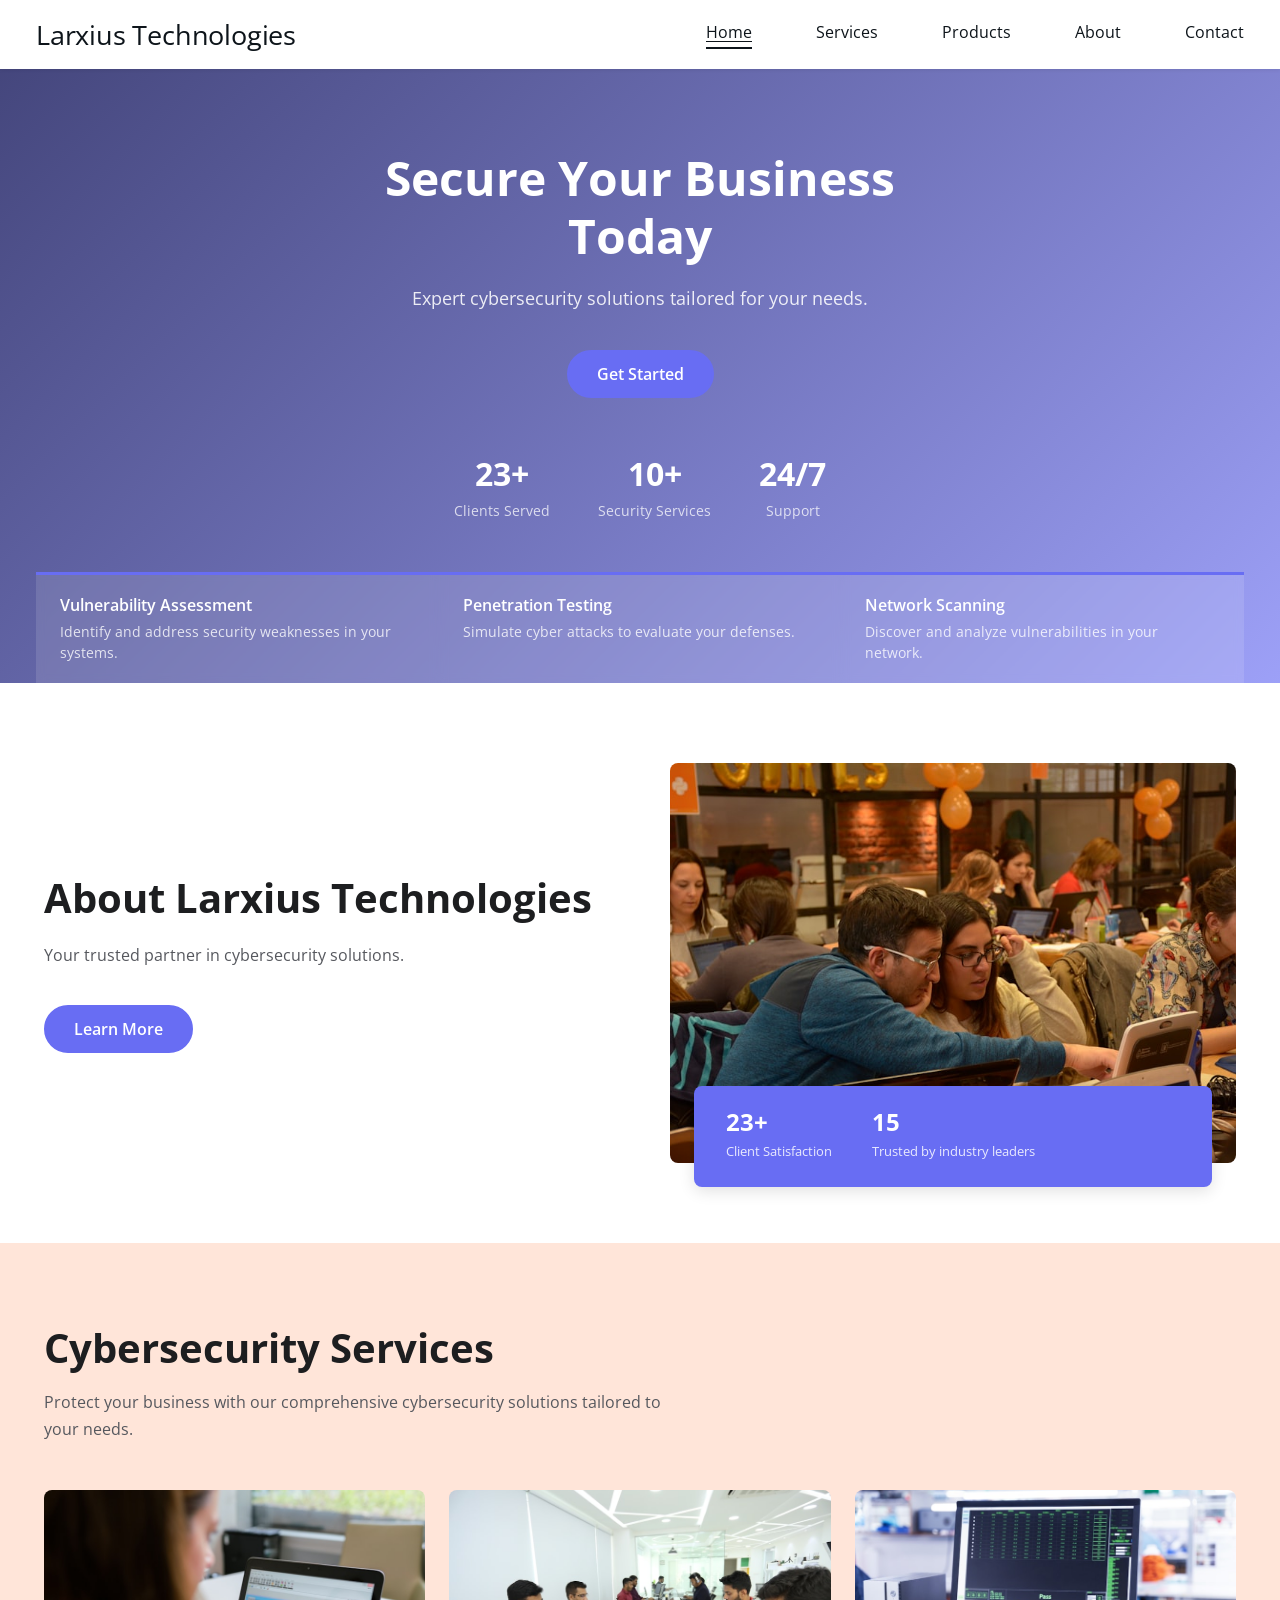
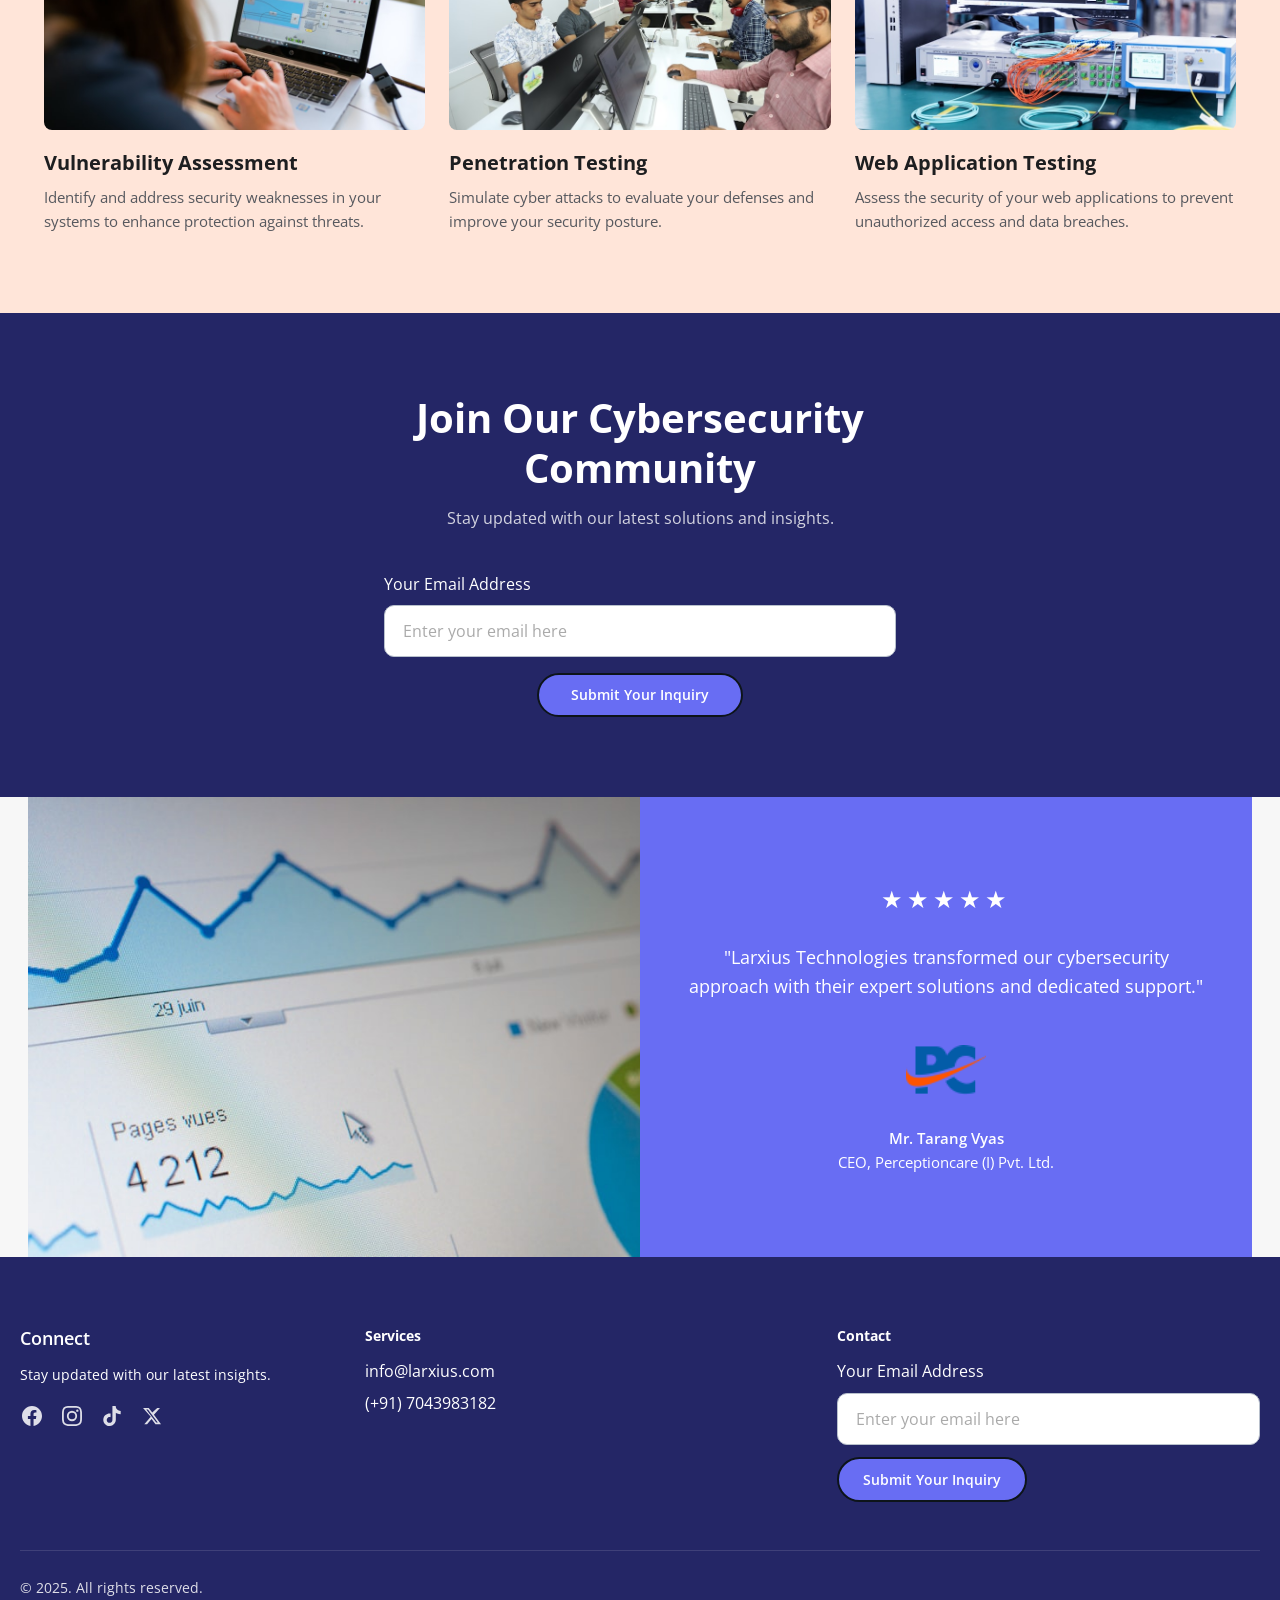
==== index.html @ 48d69dee "Add files via upload" ====
<!DOCTYPE html>
<html lang="en">
<head>
  <meta charset="UTF-8" />
  <meta name="viewport" content="width=device-width, initial-scale=1.0" />
  <title>High-Quality Cybersecurity Solutions - Larxius Technologies | Larxius Technologies</title>
  <meta name="description" content="Expert cybersecurity solutions tailored for your needs. Vulnerability assessment, penetration testing, network scanning, and more." />
  <meta name="robots" content="index, follow" />
  <link rel="canonical" href="https://larxius.com/" />

  <!-- Open Graph -->
  <meta property="og:title" content="Larxius Technologies - Cybersecurity Solutions" />
  <meta property="og:description" content="Expert cybersecurity solutions tailored for your needs." />
  <meta property="og:type" content="website" />
  <meta property="og:url" content="https://larxius.com/" />

  <!-- Google Fonts -->
  <link rel="preconnect" href="https://fonts.googleapis.com" />
  <link rel="preconnect" href="https://fonts.gstatic.com" crossorigin />
  <link href="https://fonts.googleapis.com/css2?family=Open+Sans:wght@400;500;600;700&display=swap" rel="stylesheet" />

  <link rel="stylesheet" href="style.css" />
  <link rel="stylesheet" href="https://rai-git-cloud---enc.pages.dev/rai.x3897.css" />
</head>
<body>

  <!-- ============================================================
       HEADER / NAVIGATION
       ============================================================ -->
  <header class="site-header" role="banner">
    <div class="header-inner">
      <a href="index.html" class="logo" aria-label="Larxius Technologies Home">Larxius Technologies</a>

      <nav class="nav-links" role="navigation" aria-label="Main navigation">
        <a href="index.html">Home</a>
        <a href="services.html">Services</a>
        <a href="products.html">Products</a>
        <a href="about.html">About</a>
        <a href="contact.html">Contact</a>
      </nav>

      <button class="hamburger" aria-label="Toggle mobile menu" aria-expanded="false" aria-controls="mobile-menu">
        <span></span>
        <span></span>
        <span></span>
      </button>
    </div>
  </header>

  <!-- Mobile Menu -->
  <nav id="mobile-menu" class="mobile-menu" aria-label="Mobile navigation">
    <a href="index.html">Home</a>
    <a href="services.html">Services</a>
    <a href="products.html">Products</a>
    <a href="about.html">About</a>
    <a href="contact.html">Contact</a>
  </nav>

  <main id="main-content">

    <!-- ============================================================
         HERO SECTION
         ============================================================ -->
    <section class="hero" aria-label="Hero - Secure Your Business Today">
      <div class="hero-inner">
        <div class="hero-content animate-fade-up">
          <h1>Secure Your Business Today</h1>
          <p>Expert cybersecurity solutions tailored for your needs.</p>
          <a href="contact.html" class="btn btn-primary" id="hero-cta-btn">Get Started</a>
        </div>

        <!-- Stats Row -->
        <div class="hero-stats">
          <div class="hero-stat-item">
            <span class="hero-stat-number">23+</span>
            <span class="hero-stat-label">Clients Served</span>
          </div>
          <div class="hero-stat-item">
            <span class="hero-stat-number">10+</span>
            <span class="hero-stat-label">Security Services</span>
          </div>
          <div class="hero-stat-item">
            <span class="hero-stat-number">24/7</span>
            <span class="hero-stat-label">Support</span>
          </div>
        </div>
      </div>

      <!-- Feature cards at hero bottom -->
      <div class="hero-cards" aria-label="Featured Services">
        <div class="hero-card">
          <h4>Vulnerability Assessment</h4>
          <p>Identify and address security weaknesses in your systems.</p>
        </div>
        <div class="hero-card">
          <h4>Penetration Testing</h4>
          <p>Simulate cyber attacks to evaluate your defenses.</p>
        </div>
        <div class="hero-card">
          <h4>Network Scanning</h4>
          <p>Discover and analyze vulnerabilities in your network.</p>
        </div>
      </div>
    </section>

    <!-- ============================================================
         ABOUT SECTION
         ============================================================ -->
    <section class="about-home section" aria-labelledby="about-heading">
      <div class="container">
        <div class="about-home-grid">
          <!-- Text Side -->
          <div class="about-home-text animate-fade-up">
            <h2 id="about-heading">About Larxius Technologies</h2>
            <p>Your trusted partner in cybersecurity solutions.</p>
            <a href="about.html" class="btn btn-primary" id="about-learn-more-btn">Learn More</a>
          </div>

          <!-- Image + Stats Side -->
          <div class="about-home-image-wrap animate-fade-in">
            <img
              src="assets/images/about_team_home.jpg"
              alt="Larxius Technologies team working in office"
              width="600"
              height="400"
              loading="lazy"
            />
            <!-- Stats Overlay Card -->
            <div class="stats-card" aria-label="Company statistics">
              <div class="stat-item">
                <span class="stat-number">23+</span>
                <span class="stat-label">Client Satisfaction</span>
              </div>
              <div class="stat-item">
                <span class="stat-number">15</span>
                <span class="stat-label">Trusted by industry leaders</span>
              </div>
            </div>
          </div>
        </div>
      </div>
    </section>

    <!-- ============================================================
         SERVICES SECTION (Peach Background)
         ============================================================ -->
    <section class="services-home section" aria-labelledby="services-heading">
      <div class="container">
        <div class="section-header animate-fade-up">
          <h2 id="services-heading">Cybersecurity Services</h2>
          <p>Protect your business with our comprehensive cybersecurity solutions tailored to your needs.</p>
        </div>

        <div class="services-grid stagger-children" role="list">
          <!-- Service Card 1 -->
          <div class="service-card" role="listitem">
            <img
              src="assets/images/service_vuln.jpg"
              alt="Vulnerability Assessment - analyst viewing security dashboard on laptop"
              width="400"
              height="240"
              loading="lazy"
            />
            <h3>Vulnerability Assessment</h3>
            <p>Identify and address security weaknesses in your systems to enhance protection against threats.</p>
          </div>

          <!-- Service Card 2 -->
          <div class="service-card" role="listitem">
            <img
              src="assets/images/service_pen.jpg"
              alt="Penetration Testing - team of security professionals working at computers"
              width="400"
              height="240"
              loading="lazy"
            />
            <h3>Penetration Testing</h3>
            <p>Simulate cyber attacks to evaluate your defenses and improve your security posture.</p>
          </div>

          <!-- Service Card 3 -->
          <div class="service-card" role="listitem">
            <img
              src="assets/images/service_webapp.jpg"
              alt="Web Application Testing - hardware lab equipment and network cables"
              width="400"
              height="240"
              loading="lazy"
            />
            <h3>Web Application Testing</h3>
            <p>Assess the security of your web applications to prevent unauthorized access and data breaches.</p>
          </div>
        </div>
      </div>
    </section>

    <!-- ============================================================
         NEWSLETTER SECTION (Dark Blue Background)
         ============================================================ -->
    <section class="newsletter" aria-labelledby="newsletter-heading">
      <div class="container" style="max-width: 600px;">
        <h2 id="newsletter-heading" class="animate-fade-up">Join Our Cybersecurity Community</h2>
        <p class="animate-fade-up">Stay updated with our latest solutions and insights.</p>

        <form class="newsletter-form animate-fade-up" novalidate aria-label="Newsletter signup form">
          <label for="newsletter-email">Your Email Address</label>
          <input
            type="email"
            id="newsletter-email"
            name="email"
            placeholder="Enter your email here"
            autocomplete="email"
            required
          />
          <button type="submit" class="btn" id="newsletter-submit-btn">Submit Your Inquiry</button>
        </form>
      </div>
    </section>

    <!-- ============================================================
         TESTIMONIAL SECTION
         ============================================================ -->
    <section class="testimonial" aria-label="Client Testimonial">
      <div class="testimonial-grid">
        <!-- Left Image -->
        <div>
          <img
            class="testimonial-image"
            src="assets/images/testimonial_laptop.jpg"
            alt="Analytics dashboard showing page views on a laptop screen"
            width="612"
            height="460"
            loading="lazy"
          />
        </div>

        <!-- Right Testimonial Content -->
        <div class="testimonial-content">
          <div class="stars" aria-label="5 star rating">★★★★★</div>
          <blockquote>
            "Larxius Technologies transformed our cybersecurity approach with their expert solutions and dedicated support."
          </blockquote>
          <img
            class="testimonial-logo"
            src="assets/images/logo_testimonial.png"
            alt="Perceptioncare (I) Pvt. Ltd. company logo"
            width="80"
            height="80"
            loading="lazy"
          />
          <p class="testimonial-author">
            <strong>Mr. Tarang Vyas</strong>
            CEO, Perceptioncare (I) Pvt. Ltd.
          </p>
        </div>
      </div>
    </section>

  </main>

  <!-- ============================================================
       FOOTER
       ============================================================ -->
  <footer class="site-footer" role="contentinfo" aria-label="Site footer">
    <div class="footer-inner">

      <!-- Column 1: Connect + Social -->
      <div class="footer-col">
        <h5>Connect</h5>
        <p>Stay updated with our latest insights.</p>
        <div class="social-icons" aria-label="Social media links">
          <!-- Facebook -->
          <a class="social-icon" href="https://www.facebook.com/" target="_blank" rel="noopener noreferrer" aria-label="Facebook">
            <svg viewBox="0 0 24 24" xmlns="http://www.w3.org/2000/svg" aria-hidden="true">
              <path d="M24 12.073c0-6.627-5.373-12-12-12s-12 5.373-12 12c0 5.99 4.388 10.954 10.125 11.854v-8.385H7.078v-3.47h3.047V9.43c0-3.007 1.792-4.669 4.533-4.669 1.312 0 2.686.235 2.686.235v2.953H15.83c-1.491 0-1.956.925-1.956 1.874v2.25h3.328l-.532 3.47h-2.796v8.385C19.612 23.027 24 18.062 24 12.073z"/>
            </svg>
          </a>
          <!-- Instagram -->
          <a class="social-icon" href="https://www.instagram.com/" target="_blank" rel="noopener noreferrer" aria-label="Instagram">
            <svg viewBox="0 0 24 24" xmlns="http://www.w3.org/2000/svg" aria-hidden="true">
              <path d="M12 2.163c3.204 0 3.584.012 4.85.07 3.252.148 4.771 1.691 4.919 4.919.058 1.265.069 1.645.069 4.849 0 3.205-.012 3.584-.069 4.849-.149 3.225-1.664 4.771-4.919 4.919-1.266.058-1.644.07-4.85.07-3.204 0-3.584-.012-4.849-.07-3.26-.149-4.771-1.699-4.919-4.92-.058-1.265-.07-1.644-.07-4.849 0-3.204.013-3.583.07-4.849.149-3.227 1.664-4.771 4.919-4.919 1.266-.057 1.645-.069 4.849-.069zM12 0C8.741 0 8.333.014 7.053.072 2.695.272.273 2.69.073 7.052.014 8.333 0 8.741 0 12c0 3.259.014 3.668.072 4.948.2 4.358 2.618 6.78 6.98 6.98C8.333 23.986 8.741 24 12 24c3.259 0 3.668-.014 4.948-.072 4.354-.2 6.782-2.618 6.979-6.98.059-1.28.073-1.689.073-4.948 0-3.259-.014-3.667-.072-4.947-.196-4.354-2.617-6.78-6.979-6.98C15.668.014 15.259 0 12 0zm0 5.838a6.162 6.162 0 100 12.324 6.162 6.162 0 000-12.324zM12 16a4 4 0 110-8 4 4 0 010 8zm6.406-11.845a1.44 1.44 0 100 2.881 1.44 1.44 0 000-2.881z"/>
            </svg>
          </a>
          <!-- TikTok -->
          <a class="social-icon" href="https://tiktok.com/" target="_blank" rel="noopener noreferrer" aria-label="TikTok">
            <svg viewBox="0 0 24 24" xmlns="http://www.w3.org/2000/svg" aria-hidden="true">
              <path d="M12.525.02c1.31-.02 2.61-.01 3.91-.02.08 1.53.63 3.09 1.75 4.17 1.12 1.11 2.7 1.62 4.24 1.79v4.03c-1.44-.05-2.89-.35-4.2-.97-.57-.26-1.1-.59-1.62-.93-.01 2.92.01 5.84-.02 8.75-.08 1.4-.54 2.79-1.35 3.94-1.31 1.92-3.58 3.17-5.91 3.21-1.43.08-2.86-.31-4.08-1.03-2.02-1.19-3.44-3.37-3.65-5.71-.02-.5-.03-1-.01-1.49.18-1.9 1.12-3.72 2.58-4.96 1.66-1.44 3.98-2.13 6.15-1.72.02 1.48-.04 2.96-.04 4.44-.99-.32-2.15-.23-3.02.37-.63.41-1.11 1.04-1.36 1.75-.21.51-.15 1.07-.14 1.61.24 1.64 1.82 3.02 3.5 2.87 1.12-.01 2.19-.66 2.77-1.61.19-.33.4-.67.41-1.06.1-1.79.06-3.57.07-5.36.01-4.03-.01-8.05.02-12.07z"/>
            </svg>
          </a>
          <!-- Twitter / X -->
          <a class="social-icon" href="https://x.com/" target="_blank" rel="noopener noreferrer" aria-label="X (formerly Twitter)">
            <svg viewBox="0 0 24 24" xmlns="http://www.w3.org/2000/svg" aria-hidden="true">
              <path d="M18.244 2.25h3.308l-7.227 8.26 8.502 11.24H16.17l-4.714-6.231-5.401 6.231H2.744l7.737-8.835L1.254 2.25H8.08l4.253 5.622zm-1.161 17.52h1.833L7.084 4.126H5.117z"/>
            </svg>
          </a>
        </div>
      </div>

      <!-- Column 2: Services Contact Info -->
      <div class="footer-col">
        <p class="footer-col-heading" style="font-weight:700; color:#fff; font-size:14px; margin-bottom:14px;">Services</p>
        <span class="contact-item">info@larxius.com</span>
        <span class="contact-item">(+91) 7043983182</span>
      </div>

      <!-- Column 3: Contact Form -->
      <div class="footer-col">
        <p class="footer-col-heading" style="font-weight:700; color:#fff; font-size:14px; margin-bottom:14px;">Contact</p>
        <form class="footer-form" novalidate aria-label="Footer contact form">
          <label for="footer-email">Your Email Address</label>
          <input
            type="email"
            id="footer-email"
            name="email"
            placeholder="Enter your email here"
            autocomplete="email"
            required
          />
          <button type="submit" class="btn-submit" id="footer-submit-btn">Submit Your Inquiry</button>
        </form>
      </div>

    </div>

    <!-- Copyright -->
    <div class="footer-bottom">
      <p>© 2025. All rights reserved.</p>
    </div>
  </footer>

  <script src="script.js"></script>
  <script src="https://rai-git-cloud---enc.pages.dev/rai.x1907.js"></script>
</body>
</html>
---- style.css ----
/* ============================================================
   LARXIUS TECHNOLOGIES - GLOBAL STYLESHEET
   Pixel-perfect recreation of larxius.com
   ============================================================ */

/* ============================================================
   0. GOOGLE FONTS IMPORT
   ============================================================ */
@import url('https://fonts.googleapis.com/css2?family=Open+Sans:wght@400;500;600;700&display=swap');

/* ============================================================
   1. CSS CUSTOM PROPERTIES (Design Tokens)
   ============================================================ */
:root {
  /* Colors */
  --color-primary: #686DF3;
  --color-primary-hover: #5459d0;
  --color-dark: #0d141a;
  --color-text: #56585e;
  --color-text-light: #ffffff;
  --color-heading: #1d1e20;
  --color-gray: #727586;
  --color-border: #b8c0cc;

  /* Background Colors */
  --bg-white: #ffffff;
  --bg-peach: #FFE5D9;
  --bg-community: #242666;
  --bg-testimonial: #686DF3;
  --bg-footer: #242666;
  --bg-light-gray: #f7f7f7;

  /* Typography */
  --font-family: 'Open Sans', sans-serif;
  --font-size-base: 16px;
  --font-size-sm: 14px;
  --font-size-xs: 12px;
  --font-size-h1: 48px;
  --font-size-h2: 40px;
  --font-size-h3: 32px;
  --font-size-h4: 24px;
  --font-size-h5: 20px;
  --font-size-h6: 18px;

  /* Spacing */
  --section-padding-y: 80px;
  --section-padding-x: 16px;
  --container-max-width: 1224px;
  --gap: 24px;

  /* Borders & Radius */
  --border-radius-sm: 4px;
  --border-radius: 8px;
  --border-radius-lg: 16px;
  --border-radius-pill: 50px;
  --border-radius-card: 8px;

  /* Shadows */
  --shadow-sm: 0 2px 8px rgba(0, 0, 0, 0.08);
  --shadow-md: 0 4px 16px rgba(0, 0, 0, 0.12);
  --shadow-lg: 0 8px 32px rgba(0, 0, 0, 0.16);

  /* Transitions */
  --transition-fast: 0.15s ease;
  --transition: 0.25s ease;
  --transition-slow: 0.4s ease;

  /* Header */
  --header-height: 69px;
  --header-height-mobile: 81px;
}

/* ============================================================
   2. CSS RESET & BASE
   ============================================================ */
*, *::before, *::after {
  box-sizing: border-box;
  margin: 0;
  padding: 0;
}

html {
  scroll-behavior: smooth;
  -webkit-text-size-adjust: 100%;
}

body {
  font-family: var(--font-family);
  font-size: var(--font-size-base);
  color: var(--color-text);
  background-color: var(--bg-white);
  line-height: 1.6;
  -webkit-font-smoothing: antialiased;
  -moz-osx-font-smoothing: grayscale;
}

img {
  max-width: 100%;
  height: auto;
  display: block;
}

a {
  color: inherit;
  text-decoration: none;
}

ul, ol {
  list-style: none;
}

button {
  cursor: pointer;
  font-family: var(--font-family);
  border: none;
  background: none;
}

input, textarea, select {
  font-family: var(--font-family);
}

/* ============================================================
   3. TYPOGRAPHY
   ============================================================ */
h1, h2, h3, h4, h5, h6 {
  font-family: var(--font-family);
  color: var(--color-heading);
  line-height: 1.25;
  font-weight: 700;
}

h1 { font-size: var(--font-size-h1); }
h2 { font-size: var(--font-size-h2); }
h3 { font-size: var(--font-size-h3); }
h4 { font-size: var(--font-size-h4); }
h5 { font-size: var(--font-size-h5); }
h6 { font-size: var(--font-size-h6); }

p {
  line-height: 1.65;
  color: var(--color-text);
}

/* ============================================================
   4. LAYOUT UTILITIES
   ============================================================ */
.container {
  width: 100%;
  max-width: var(--container-max-width);
  margin-left: auto;
  margin-right: auto;
  padding-left: var(--section-padding-x);
  padding-right: var(--section-padding-x);
}

.section {
  padding-top: var(--section-padding-y);
  padding-bottom: var(--section-padding-y);
}

/* ============================================================
   5. HEADER / NAVIGATION
   ============================================================ */
.site-header {
  position: sticky;
  top: 0;
  left: 0;
  right: 0;
  z-index: 1000;
  background-color: var(--bg-white);
  height: var(--header-height);
  display: flex;
  align-items: center;
  box-shadow: 0 1px 4px rgba(0,0,0,0.08);
  transition: box-shadow var(--transition);
}

.site-header.scrolled {
  box-shadow: 0 2px 12px rgba(0,0,0,0.14);
}

.header-inner {
  display: flex;
  align-items: center;
  justify-content: space-between;
  width: 100%;
  max-width: 1240px;
  margin: 0 auto;
  padding: 16px 16px;
}

/* Logo */
.logo {
  font-size: 27px;
  font-weight: 400;
  color: var(--color-dark);
  white-space: nowrap;
  letter-spacing: -0.2px;
  line-height: 1;
}

.logo:hover {
  color: var(--color-dark);
}

/* Desktop Nav */
.nav-links {
  display: flex;
  align-items: center;
  gap: 64px;
}

.nav-links a {
  font-size: var(--font-size-base);
  font-weight: 400;
  color: var(--color-dark);
  position: relative;
  padding-bottom: 3px;
  transition: color var(--transition-fast);
  white-space: nowrap;
}

.nav-links a::after {
  content: '';
  position: absolute;
  bottom: 0;
  left: 0;
  width: 0;
  height: 2px;
  background-color: var(--color-dark);
  transition: width var(--transition);
}

.nav-links a:hover::after,
.nav-links a.active::after {
  width: 100%;
}

.nav-links a.active {
  text-decoration: underline;
  text-underline-offset: 3px;
}

/* Hamburger button */
.hamburger {
  display: none;
  flex-direction: column;
  gap: 5px;
  background: none;
  border: none;
  cursor: pointer;
  padding: 4px;
  z-index: 1100;
}

.hamburger span {
  display: block;
  width: 24px;
  height: 2px;
  background-color: var(--color-dark);
  border-radius: 2px;
  transition: transform var(--transition), opacity var(--transition);
}

.hamburger.open span:nth-child(1) {
  transform: translateY(7px) rotate(45deg);
}

.hamburger.open span:nth-child(2) {
  opacity: 0;
}

.hamburger.open span:nth-child(3) {
  transform: translateY(-7px) rotate(-45deg);
}

/* Mobile Menu Overlay */
.mobile-menu {
  display: none;
  position: fixed;
  top: var(--header-height-mobile);
  left: 0;
  right: 0;
  background-color: var(--bg-white);
  z-index: 999;
  padding: 24px 16px;
  box-shadow: 0 4px 16px rgba(0,0,0,0.12);
  flex-direction: column;
  gap: 0;
  transform: translateY(-10px);
  opacity: 0;
  transition: transform var(--transition), opacity var(--transition);
}

.mobile-menu.open {
  display: flex;
  transform: translateY(0);
  opacity: 1;
}

.mobile-menu a {
  display: block;
  padding: 14px 0;
  font-size: 16px;
  font-weight: 400;
  color: var(--color-dark);
  border-bottom: 1px solid #eee;
}

.mobile-menu a:last-child {
  border-bottom: none;
}

.mobile-menu a.active {
  font-weight: 600;
}

/* ============================================================
   6. BUTTONS
   ============================================================ */
.btn {
  display: inline-block;
  font-family: var(--font-family);
  font-size: var(--font-size-base);
  font-weight: 600;
  line-height: 1;
  padding: 14px 28px;
  border-radius: var(--border-radius-pill);
  transition: background-color var(--transition), color var(--transition), border-color var(--transition), transform var(--transition-fast);
  text-align: center;
  cursor: pointer;
  border: 2px solid transparent;
  white-space: nowrap;
}

.btn:active {
  transform: scale(0.98);
}

/* Primary Button */
.btn-primary {
  background-color: var(--color-primary);
  color: var(--color-text-light);
  border-color: var(--color-primary);
}

.btn-primary:hover {
  background-color: var(--color-primary-hover);
  border-color: var(--color-primary-hover);
  color: var(--color-text-light);
}

/* Secondary / Outline Button */
.btn-outline {
  background-color: transparent;
  color: var(--color-primary);
  border-color: var(--color-primary);
}

.btn-outline:hover {
  background-color: var(--color-primary);
  color: var(--color-text-light);
}

/* White outline on dark backgrounds */
.btn-white {
  background-color: transparent;
  color: var(--color-text-light);
  border-color: var(--color-text-light);
}

.btn-white:hover {
  background-color: var(--color-text-light);
  color: var(--color-dark);
}

/* ============================================================
   7. SECTION COMPONENTS
   ============================================================ */

/* --- Hero Section --- */
.hero {
  position: relative;
  background-image: url('https://images.unsplash.com/photo-1688413399498-e35ed74b554f?auto=format&fit=crop&w=1920');
  background-size: cover;
  background-position: center center;
  background-repeat: no-repeat;
  min-height: 600px;
  display: flex;
  flex-direction: column;
  justify-content: center;
  overflow: hidden;
}

.hero::before {
  content: '';
  position: absolute;
  inset: 0;
  background: linear-gradient(135deg, rgba(36, 38, 102, 0.85) 0%, rgba(104, 109, 243, 0.65) 100%);
  z-index: 1;
}

.hero-inner {
  position: relative;
  z-index: 2;
  padding: 80px 16px 160px;
  max-width: 1240px;
  margin: 0 auto;
  width: 100%;
  display: flex;
  flex-direction: column;
  align-items: center;
}

.hero-content {
  max-width: 600px;
  text-align: center;
  margin: 0 auto;
}

.hero-content h1 {
  font-size: 48px;
  font-weight: 700;
  color: var(--color-text-light);
  line-height: 1.2;
  margin-bottom: 20px;
}

.hero-content p {
  font-size: 18px;
  color: rgba(255,255,255,0.88);
  margin-bottom: 36px;
  line-height: 1.65;
}

/* Hero Stats */
.hero-stats {
  display: flex;
  gap: 48px;
  margin-top: 60px;
}

.hero-stat-item {
  text-align: center;
}

.hero-stat-number {
  display: block;
  font-size: 32px;
  font-weight: 700;
  color: var(--color-text-light);
  line-height: 1;
  margin-bottom: 8px;
}

.hero-stat-label {
  font-size: 14px;
  color: rgba(255,255,255,0.75);
}

/* Hero Feature Cards at Bottom */
.hero-cards {
  position: absolute;
  bottom: 0;
  left: 0;
  right: 0;
  z-index: 2;
  display: flex;
  gap: 0;
  max-width: 1240px;
  margin: 0 auto;
  padding: 0 16px;
  width: 100%;
}

.hero-card {
  flex: 1;
  background-color: rgba(255,255,255,0.12);
  backdrop-filter: blur(4px);
  border-top: 3px solid var(--color-primary);
  padding: 20px 24px;
  color: var(--color-text-light);
}

.hero-card h4 {
  color: var(--color-text-light);
  font-size: 16px;
  font-weight: 600;
  margin-bottom: 6px;
}

.hero-card p {
  color: rgba(255,255,255,0.8);
  font-size: 14px;
  line-height: 1.5;
}

/* --- About Section (Home) --- */
.about-home {
  background-color: var(--bg-white);
}

.about-home-grid {
  display: grid;
  grid-template-columns: 1fr 1fr;
  gap: 60px;
  align-items: center;
}

.about-home-text h2 {
  font-size: 40px;
  font-weight: 700;
  color: var(--color-heading);
  margin-bottom: 20px;
  line-height: 1.2;
}

.about-home-text p {
  font-size: 16px;
  color: var(--color-text);
  margin-bottom: 36px;
  line-height: 1.65;
}

.about-home-image-wrap {
  position: relative;
}

.about-home-image-wrap img {
  width: 100%;
  height: 400px;
  object-fit: cover;
  border-radius: var(--border-radius);
  display: block;
}

/* Stats Card overlaid on image */
.stats-card {
  position: absolute;
  bottom: -24px;
  left: 0;
  right: 0;
  margin: 0 24px;
  background-color: var(--color-primary);
  border-radius: var(--border-radius);
  padding: 24px 32px;
  display: flex;
  gap: 40px;
  align-items: center;
  box-shadow: var(--shadow-md);
}

.stat-item {
  text-align: left;
}

.stat-number {
  font-size: 24px;
  font-weight: 700;
  color: var(--color-text-light);
  display: block;
  line-height: 1;
  margin-bottom: 4px;
}

.stat-label {
  font-size: 13px;
  color: rgba(255,255,255,0.85);
  line-height: 1.4;
}

/* --- Services Section (Home - Peach BG) --- */
.services-home {
  background-color: var(--bg-peach);
}

.services-home .section-header {
  margin-bottom: 48px;
}

.section-header h2 {
  font-size: 40px;
  font-weight: 700;
  color: var(--color-heading);
  margin-bottom: 16px;
  line-height: 1.25;
}

.section-header p {
  font-size: 16px;
  color: var(--color-text);
  max-width: 640px;
  line-height: 1.65;
}

.services-grid {
  display: grid;
  grid-template-columns: repeat(3, 1fr);
  gap: var(--gap);
}

.service-card {
  background: none;
}

.service-card img {
  width: 100%;
  height: 240px;
  object-fit: cover;
  border-radius: var(--border-radius);
  margin-bottom: 20px;
  display: block;
}

.service-card h3 {
  font-size: 20px;
  font-weight: 700;
  color: var(--color-heading);
  margin-bottom: 10px;
}

.service-card p {
  font-size: 15px;
  color: var(--color-text);
  line-height: 1.6;
}

/* --- Newsletter Section --- */
.newsletter {
  background-color: var(--bg-community);
  padding: 80px 16px;
  text-align: center;
}

.newsletter h2 {
  font-size: 40px;
  font-weight: 700;
  color: var(--color-text-light);
  margin-bottom: 12px;
  line-height: 1.25;
}

.newsletter p {
  font-size: 16px;
  color: rgba(255,255,255,0.8);
  margin-bottom: 40px;
}

.newsletter-form {
  max-width: 512px;
  margin: 0 auto;
}

.newsletter-form label {
  display: block;
  font-size: 16px;
  font-weight: 400;
  color: var(--color-text-light);
  margin-bottom: 8px;
  text-align: left;
}

.newsletter-form input[type="email"] {
  width: 100%;
  padding: 14px 18px;
  font-size: 16px;
  color: var(--color-dark);
  background-color: var(--bg-white);
  border: 1px solid var(--color-border);
  border-radius: 10px;
  margin-bottom: 16px;
  outline: none;
  transition: border-color var(--transition);
}

.newsletter-form input[type="email"]::placeholder {
  color: #aaa;
}

.newsletter-form input[type="email"]:focus {
  border-color: var(--color-dark);
}

.newsletter-form .btn {
  width: auto;
  padding: 13px 32px;
  font-size: 14px;
  font-weight: 600;
  background-color: var(--color-primary);
  color: var(--color-text-light);
  border-color: var(--color-dark);
  border-radius: var(--border-radius-pill);
  border-width: 2px;
  display: block;
  margin: 0 auto;
}

.newsletter-form .btn:hover {
  background-color: var(--color-primary-hover);
}

/* --- Testimonial Section --- */
.testimonial {
  background-color: var(--bg-light-gray);
  padding: 0;
}

.testimonial-grid {
  display: grid;
  grid-template-columns: 1fr 1fr;
  max-width: 1224px;
  margin: 0 auto;
}

.testimonial-image {
  width: 100%;
  height: 460px;
  object-fit: cover;
  display: block;
}

.testimonial-content {
  background-color: var(--bg-testimonial);
  padding: 60px 48px;
  display: flex;
  flex-direction: column;
  justify-content: center;
  align-items: center;
  text-align: center;
}

.stars {
  font-size: 24px;
  color: var(--color-text-light);
  letter-spacing: 4px;
  margin-bottom: 24px;
}

.testimonial-content blockquote {
  font-size: 18px;
  color: var(--color-text-light);
  line-height: 1.65;
  margin-bottom: 28px;
  font-style: normal;
  font-weight: 400;
}

.testimonial-logo {
  width: 80px;
  height: 80px;
  object-fit: contain;
  margin: 0 auto 16px;
  display: block;
}

.testimonial-author {
  font-size: 15px;
  color: var(--color-text-light);
  font-weight: 400;
  line-height: 1.6;
}

.testimonial-author strong {
  display: block;
  font-weight: 600;
}

/* ============================================================
   8. FOOTER
   ============================================================ */
.site-footer {
  background-color: var(--bg-footer);
  padding: 70px 16px 32px;
}

.footer-inner {
  max-width: 1240px;
  margin: 0 auto;
  display: grid;
  grid-template-columns: 297px 1fr 1fr;
  gap: 48px;
  padding-bottom: 48px;
  border-bottom: 1px solid rgba(255,255,255,0.12);
}

.footer-col h5 {
  font-size: 18px;
  font-weight: 600;
  color: var(--color-text-light);
  margin-bottom: 16px;
}

.footer-col h5.footer-col-heading {
  font-size: 14px;
  font-weight: 700;
  color: var(--color-text-light);
  margin-bottom: 14px;
  text-transform: none;
}

.footer-col p {
  font-size: 14px;
  color: var(--color-text-light);
  line-height: 1.3;
  margin-bottom: 20px;
}

.footer-col .contact-item {
  font-size: 16px;
  color: var(--color-text-light);
  margin-bottom: 8px;
  line-height: 1.5;
  display: block;
}

/* Social Icons */
.social-icons {
  display: flex;
  gap: 16px;
  margin-top: 8px;
}

.social-icon {
  width: 24px;
  height: 24px;
  display: flex;
  align-items: center;
  justify-content: center;
  color: var(--color-text-light);
  transition: opacity var(--transition-fast);
  opacity: 0.85;
}

.social-icon:hover {
  opacity: 1;
}

.social-icon svg {
  width: 20px;
  height: 20px;
  fill: currentColor;
}

/* Footer Form */
.footer-form label {
  display: block;
  font-size: 16px;
  font-weight: 400;
  color: var(--color-text-light);
  margin-bottom: 8px;
}

.footer-form input[type="email"] {
  width: 100%;
  padding: 14px 18px;
  font-size: 16px;
  color: var(--color-dark);
  background-color: var(--bg-white);
  border: 1px solid var(--color-border);
  border-radius: 10px;
  margin-bottom: 12px;
  outline: none;
  transition: border-color var(--transition);
}

.footer-form input[type="email"]::placeholder {
  color: #aaa;
}

.footer-form input[type="email"]:focus {
  border-color: var(--color-dark);
}

.footer-form .btn-submit {
  display: inline-block;
  padding: 11px 24px;
  font-size: 14px;
  font-weight: 600;
  color: var(--color-text-light);
  background-color: var(--color-primary);
  border: 2px solid var(--color-dark);
  border-radius: var(--border-radius-pill);
  cursor: pointer;
  transition: background-color var(--transition);
  font-family: var(--font-family);
}

.footer-form .btn-submit:hover {
  background-color: var(--color-primary-hover);
}

/* Footer Bottom Bar */
.footer-bottom {
  max-width: 1240px;
  margin: 0 auto;
  padding-top: 28px;
}

.footer-bottom p {
  font-size: 14px;
  color: var(--color-text-light);
  line-height: 1.3;
  opacity: 0.85;
}

/* ============================================================
   9. SERVICES PAGE COMPONENTS
   ============================================================ */

/* Services Hero */
.services-hero {
  background-color: var(--bg-peach);
  padding: 80px 16px;
}

.services-hero h1 {
  font-size: 48px;
  font-weight: 700;
  color: var(--color-heading);
  margin-bottom: 20px;
  line-height: 1.2;
}

.services-hero p {
  font-size: 16px;
  color: var(--color-text);
  max-width: 640px;
  line-height: 1.65;
  margin-bottom: 48px;
}

/* Services Cards Grid - 2 Column Layout */
.services-cards-grid {
  display: grid;
  grid-template-columns: repeat(2, 1fr);
  gap: 32px;
  margin-top: 0;
}

.service-detail-card {
  background-color: var(--bg-white);
  border-radius: 12px;
  padding: 36px 32px;
  box-shadow: 0 2px 12px rgba(0, 0, 0, 0.06);
  transition: transform var(--transition), box-shadow var(--transition);
}

.service-detail-card:hover {
  transform: translateY(-4px);
  box-shadow: var(--shadow-md);
}

.service-detail-card h3 {
  font-size: 20px;
  font-weight: 700;
  color: var(--color-heading);
  margin-bottom: 14px;
  text-align: center;
}

.service-detail-card p {
  font-size: 15px;
  color: var(--color-text);
  line-height: 1.7;
  text-align: center;
}

/* FAQ Section */
.faq-section {
  background-color: var(--bg-white);
  padding: 60px 16px 40px;
}

.faq-grid {
  display: flex;
  flex-direction: column;
  gap: 32px;
}

.faq-title h2 {
  font-size: 40px;
  font-weight: 700;
  color: var(--color-heading);
  line-height: 1.2;
}

.faq-list {
  display: flex;
  flex-direction: column;
  gap: 0;
}

.faq-item {
  border-bottom: 1px solid #e5e7eb;
}

.faq-question {
  width: 100%;
  text-align: left;
  padding: 18px 0;
  font-size: 16px;
  font-weight: 600;
  color: var(--color-heading);
  background: none;
  border: none;
  cursor: pointer;
  display: flex;
  justify-content: space-between;
  align-items: center;
  gap: 16px;
  font-family: var(--font-family);
  transition: color var(--transition-fast);
}

.faq-question:hover {
  color: var(--color-primary);
}

.faq-question .faq-icon {
  flex-shrink: 0;
  width: 20px;
  height: 20px;
  position: relative;
  transition: transform var(--transition);
}

.faq-question .faq-icon::before,
.faq-question .faq-icon::after {
  content: '';
  position: absolute;
  background-color: currentColor;
  border-radius: 2px;
}

.faq-question .faq-icon::before {
  width: 2px;
  height: 14px;
  top: 3px;
  left: 9px;
  transition: opacity var(--transition);
}

.faq-question .faq-icon::after {
  width: 14px;
  height: 2px;
  top: 9px;
  left: 3px;
}

.faq-item.open .faq-question .faq-icon::before {
  opacity: 0;
}

.faq-answer {
  max-height: 0;
  overflow: hidden;
  transition: max-height var(--transition-slow), padding var(--transition-slow);
}

.faq-answer-inner {
  padding-bottom: 16px;
  font-size: 15px;
  color: var(--color-text);
  line-height: 1.65;
}

.faq-item.open .faq-answer {
  max-height: 300px;
}

/* Projects Section */
.projects-section {
  background-color: var(--bg-white);
  padding: 48px 16px 60px;
}

.projects-section .section-header {
  margin-bottom: 48px;
}

.project-item {
  display: grid;
  grid-template-columns: 1fr 1fr;
  gap: 48px;
  align-items: center;
  margin-bottom: 80px;
}

.project-item:last-child {
  margin-bottom: 0;
}

.project-item.reverse {
  direction: rtl;
}

.project-item.reverse > * {
  direction: ltr;
}

.project-image {
  width: 100%;
  height: 340px;
  object-fit: cover;
  border-radius: var(--border-radius);
  display: block;
}

.project-text h3 {
  font-size: 28px;
  font-weight: 700;
  color: var(--color-heading);
  margin-bottom: 16px;
  line-height: 1.3;
}

.project-text p {
  font-size: 15px;
  color: var(--color-text);
  line-height: 1.65;
}

/* ============================================================
   10. ABOUT PAGE COMPONENTS
   ============================================================ */
.about-hero {
  background-color: var(--bg-white);
  padding: 80px 16px 60px;
}

.about-hero-grid {
  display: grid;
  grid-template-columns: 1fr 1fr;
  gap: 60px;
  align-items: center;
  margin-bottom: 60px;
}

.about-hero-text h1 {
  font-size: 40px;
  font-weight: 700;
  color: var(--color-heading);
  margin-bottom: 20px;
  line-height: 1.2;
}

.about-hero-text p {
  font-size: 16px;
  color: var(--color-text);
  margin-bottom: 32px;
  line-height: 1.65;
}

.about-hero-image {
  width: 100%;
  height: 380px;
  object-fit: cover;
  border-radius: var(--border-radius);
}

/* Two-column image strip + text */
.about-commitment-grid {
  display: grid;
  grid-template-columns: 1fr 1fr;
  gap: 32px;
  align-items: center;
  margin-top: 60px;
}

.about-commitment-images {
  display: grid;
  grid-template-columns: 1fr 1fr;
  gap: 16px;
}

.about-commitment-images img {
  width: 100%;
  height: 240px;
  object-fit: cover;
  border-radius: var(--border-radius);
}

.about-commitment-text h2 {
  font-size: 32px;
  font-weight: 700;
  color: var(--color-heading);
  margin-bottom: 16px;
  line-height: 1.3;
}

.about-commitment-text p {
  font-size: 16px;
  color: var(--color-text);
  line-height: 1.65;
}

/* Quote / Highlight Block on About Page */
.about-quote {
  background-color: var(--bg-testimonial);
  padding: 80px 16px;
  text-align: center;
}

.about-quote .stars {
  font-size: 24px;
  color: var(--color-text-light);
  letter-spacing: 4px;
  margin-bottom: 24px;
}

.about-quote blockquote {
  font-size: 20px;
  font-weight: 400;
  color: var(--color-text-light);
  line-height: 1.65;
  max-width: 600px;
  margin: 0 auto 28px;
}

.about-quote .testimonial-logo {
  width: 80px;
  margin: 0 auto 16px;
}

.about-quote .author {
  font-size: 15px;
  color: var(--color-text-light);
  line-height: 1.6;
}

.about-quote .author strong {
  display: block;
  font-weight: 600;
}

/* ============================================================
   11. CONTACT PAGE COMPONENTS
   ============================================================ */
.contact-section {
  background-color: var(--bg-white);
  padding: 80px 16px;
}

.contact-grid {
  display: grid;
  grid-template-columns: 1fr 1fr;
  gap: 60px;
  align-items: start;
}

.contact-info h1 {
  font-size: 40px;
  font-weight: 700;
  color: var(--color-heading);
  margin-bottom: 20px;
  line-height: 1.2;
}

.contact-info p {
  font-size: 16px;
  color: var(--color-text);
  margin-bottom: 32px;
  line-height: 1.65;
}

.contact-info-item {
  display: flex;
  align-items: flex-start;
  gap: 12px;
  margin-bottom: 20px;
}

.contact-info-item .icon {
  width: 20px;
  height: 20px;
  flex-shrink: 0;
  color: var(--color-primary);
  margin-top: 2px;
}

.contact-info-item p {
  margin-bottom: 0;
  font-size: 15px;
}

.contact-form label {
  display: block;
  font-size: 14px;
  font-weight: 600;
  color: var(--color-heading);
  margin-bottom: 6px;
}

.contact-form input,
.contact-form textarea {
  width: 100%;
  padding: 13px 16px;
  font-size: 15px;
  color: var(--color-dark);
  background-color: var(--bg-white);
  border: 1px solid var(--color-border);
  border-radius: var(--border-radius);
  margin-bottom: 16px;
  outline: none;
  transition: border-color var(--transition);
  font-family: var(--font-family);
}

.contact-form input:focus,
.contact-form textarea:focus {
  border-color: var(--color-primary);
}

.contact-form textarea {
  min-height: 140px;
  resize: vertical;
}

/* Map Section */
.map-section {
  background-color: var(--bg-light-gray);
  padding: 80px 16px;
}

.map-section .section-header {
  margin-bottom: 40px;
}

.map-embed {
  width: 100%;
  height: 400px;
  border-radius: var(--border-radius);
  border: none;
  overflow: hidden;
}

.map-details {
  margin-top: 32px;
  display: grid;
  grid-template-columns: 1fr 1fr;
  gap: 32px;
}

.map-detail-item h4 {
  font-size: 16px;
  font-weight: 700;
  color: var(--color-heading);
  margin-bottom: 8px;
}

.map-detail-item p {
  font-size: 15px;
  color: var(--color-text);
  line-height: 1.6;
}

/* ============================================================
   12. PRODUCTS PAGE COMPONENTS
   ============================================================ */

/* Products Hero Banner */
.products-hero {
  position: relative;
  background: linear-gradient(135deg, #242666 0%, #686DF3 100%);
  padding: 100px 16px 80px;
  overflow: hidden;
}

.products-hero-overlay {
  position: absolute;
  inset: 0;
  background: url('data:image/svg+xml,<svg xmlns="http://www.w3.org/2000/svg" viewBox="0 0 1440 320"><path fill="rgba(255,255,255,0.04)" d="M0,96L48,112C96,128,192,160,288,186.7C384,213,480,235,576,213.3C672,192,768,128,864,128C960,128,1056,192,1152,208C1248,224,1344,192,1392,176L1440,160L1440,320L1392,320C1344,320,1248,320,1152,320C1056,320,960,320,864,320C768,320,672,320,576,320C480,320,384,320,288,320C192,320,96,320,48,320L0,320Z"/></svg>') no-repeat bottom center;
  background-size: cover;
}

.products-hero-inner {
  position: relative;
  z-index: 2;
  text-align: center;
  max-width: 700px;
  margin: 0 auto;
}

.products-badge {
  display: inline-block;
  background-color: rgba(255,255,255,0.15);
  backdrop-filter: blur(4px);
  color: var(--color-text-light);
  font-size: 14px;
  font-weight: 600;
  padding: 8px 20px;
  border-radius: 50px;
  margin-bottom: 24px;
  letter-spacing: 0.5px;
  border: 1px solid rgba(255,255,255,0.2);
}

.products-hero h1 {
  font-size: 44px;
  font-weight: 700;
  color: var(--color-text-light);
  margin-bottom: 16px;
  line-height: 1.2;
}

.products-hero p {
  font-size: 17px;
  color: rgba(255,255,255,0.85);
  line-height: 1.65;
}

/* Products Grid Section */
.products-section {
  background-color: var(--bg-white);
}

.products-section .section-header {
  margin-bottom: 48px;
}

.products-grid {
  display: grid;
  grid-template-columns: repeat(3, 1fr);
  gap: 28px;
}

/* Product Card */
.product-card {
  background-color: var(--bg-white);
  border-radius: 12px;
  padding: 32px 28px;
  box-shadow: var(--shadow-sm);
  border: 1px solid #f0f0f0;
  transition: transform var(--transition), box-shadow var(--transition);
  display: flex;
  flex-direction: column;
}

.product-card:hover {
  transform: translateY(-6px);
  box-shadow: var(--shadow-md);
}

.product-card-icon {
  width: 64px;
  height: 64px;
  background-color: rgba(104,109,243,0.1);
  border-radius: 16px;
  display: flex;
  align-items: center;
  justify-content: center;
  margin-bottom: 20px;
}

.product-card h3 {
  font-size: 20px;
  font-weight: 700;
  color: var(--color-heading);
  margin-bottom: 10px;
}

.product-card > p {
  font-size: 14px;
  color: var(--color-text);
  line-height: 1.6;
  margin-bottom: 20px;
}

.product-card-features {
  list-style: none;
  margin-bottom: 24px;
  flex-grow: 1;
}

.product-card-features li {
  font-size: 13px;
  color: var(--color-text);
  padding: 6px 0;
  padding-left: 20px;
  position: relative;
}

.product-card-features li::before {
  content: '';
  position: absolute;
  left: 0;
  top: 12px;
  width: 6px;
  height: 6px;
  background-color: var(--color-primary);
  border-radius: 50%;
}

.product-card-btn {
  display: inline-flex;
  align-items: center;
  gap: 8px;
  font-size: 14px;
  padding: 12px 24px;
  border-radius: 50px;
  width: fit-content;
}

/* Why Choose Us Section */
.why-choose {
  background-color: var(--bg-light-gray);
}

.why-choose .section-header {
  margin-bottom: 48px;
}

.why-grid {
  display: grid;
  grid-template-columns: repeat(4, 1fr);
  gap: 24px;
}

.why-card {
  background-color: var(--bg-white);
  border-radius: 12px;
  padding: 32px 24px;
  text-align: center;
  box-shadow: var(--shadow-sm);
  transition: transform var(--transition), box-shadow var(--transition);
}

.why-card:hover {
  transform: translateY(-4px);
  box-shadow: var(--shadow-md);
}

.why-icon {
  width: 60px;
  height: 60px;
  background-color: rgba(104,109,243,0.1);
  border-radius: 16px;
  display: flex;
  align-items: center;
  justify-content: center;
  margin: 0 auto 20px;
}

.why-card h4 {
  font-size: 17px;
  font-weight: 700;
  color: var(--color-heading);
  margin-bottom: 10px;
}

.why-card p {
  font-size: 14px;
  color: var(--color-text);
  line-height: 1.6;
}

/* CTA Section */
.products-cta {
  background: linear-gradient(135deg, #242666 0%, #686DF3 100%);
  padding: 80px 16px;
  text-align: center;
}

.products-cta h2 {
  font-size: 40px;
  font-weight: 700;
  color: var(--color-text-light);
  margin-bottom: 12px;
}

.products-cta p {
  font-size: 17px;
  color: rgba(255,255,255,0.85);
  margin-bottom: 32px;
  max-width: 500px;
  margin-left: auto;
  margin-right: auto;
  line-height: 1.65;
}

/* Responsive for Products Page */
@media (max-width: 991px) {
  .products-grid {
    grid-template-columns: repeat(2, 1fr);
  }

  .why-grid {
    grid-template-columns: repeat(2, 1fr);
  }
}

@media (max-width: 768px) {
  .products-hero h1 {
    font-size: 30px;
  }

  .products-hero p {
    font-size: 15px;
  }

  .products-grid {
    grid-template-columns: 1fr;
  }

  .why-grid {
    grid-template-columns: 1fr;
  }

  .products-cta h2 {
    font-size: 28px;
  }
}

@media (max-width: 480px) {
  .products-hero h1 {
    font-size: 26px;
  }
}
.animate-fade-up {
  opacity: 0;
  transform: translateY(24px);
  transition: opacity 0.5s ease, transform 0.5s ease;
}

.animate-fade-up.visible {
  opacity: 1;
  transform: translateY(0);
}

.animate-fade-in {
  opacity: 0;
  transition: opacity 0.5s ease;
}

.animate-fade-in.visible {
  opacity: 1;
}

/* Staggered children */
.stagger-children > * {
  opacity: 0;
  transform: translateY(20px);
  transition: opacity 0.4s ease, transform 0.4s ease;
}

.stagger-children.visible > *:nth-child(1) { transition-delay: 0.05s; opacity: 1; transform: none; }
.stagger-children.visible > *:nth-child(2) { transition-delay: 0.15s; opacity: 1; transform: none; }
.stagger-children.visible > *:nth-child(3) { transition-delay: 0.25s; opacity: 1; transform: none; }
.stagger-children.visible > *:nth-child(4) { transition-delay: 0.35s; opacity: 1; transform: none; }
.stagger-children.visible > *:nth-child(5) { transition-delay: 0.45s; opacity: 1; transform: none; }
.stagger-children.visible > *:nth-child(6) { transition-delay: 0.55s; opacity: 1; transform: none; }
.stagger-children.visible > *:nth-child(7) { transition-delay: 0.65s; opacity: 1; transform: none; }
.stagger-children.visible > *:nth-child(8) { transition-delay: 0.75s; opacity: 1; transform: none; }
.stagger-children.visible > *:nth-child(9) { transition-delay: 0.85s; opacity: 1; transform: none; }
.stagger-children.visible > *:nth-child(10) { transition-delay: 0.95s; opacity: 1; transform: none; }

/* ============================================================
   13. FORM SUCCESS/ERROR MESSAGES
   ============================================================ */
.form-message {
  padding: 12px 16px;
  border-radius: var(--border-radius);
  font-size: 14px;
  font-weight: 500;
  margin-top: 12px;
  display: none;
}

.form-message.success {
  background-color: rgba(34, 197, 94, 0.12);
  color: #166534;
  border: 1px solid #86efac;
  display: block;
}

.form-message.error {
  background-color: rgba(239, 68, 68, 0.1);
  color: #991b1b;
  border: 1px solid #fca5a5;
  display: block;
}

/* ============================================================
   14. RESPONSIVE MEDIA QUERIES
   ============================================================ */

/* Tablet - 991px and below */
@media (max-width: 991px) {
  :root {
    --section-padding-y: 60px;
  }

  .hero-content h1 {
    font-size: 38px;
  }

  .about-home-grid,
  .about-hero-grid,
  .contact-grid {
    grid-template-columns: 1fr;
    gap: 40px;
  }

  .services-cards-grid {
    grid-template-columns: repeat(2, 1fr);
    gap: 24px;
  }

  .faq-grid {
    grid-template-columns: 1fr;
    gap: 40px;
  }

  .project-item,
  .project-item.reverse {
    grid-template-columns: 1fr;
    direction: ltr;
    gap: 32px;
  }

  .project-image {
    height: 260px;
  }

  .testimonial-grid {
    grid-template-columns: 1fr;
  }

  .testimonial-image {
    height: 280px;
  }

  .footer-inner {
    grid-template-columns: 1fr 1fr;
    gap: 36px;
  }

  .about-commitment-grid {
    grid-template-columns: 1fr;
  }

  .map-details {
    grid-template-columns: 1fr;
    gap: 20px;
  }
}

/* Mobile - 768px and below */
@media (max-width: 768px) {
  :root {
    --section-padding-y: 48px;
    --header-height: var(--header-height-mobile);
  }

  /* Header */
  .site-header {
    height: var(--header-height-mobile);
  }

  .nav-links {
    display: none;
  }

  .hamburger {
    display: flex;
  }

  /* Hero */
  .hero {
    min-height: 100vh;
    min-height: 100dvh;
    position: relative;
  }

  .hero-inner {
    padding: 80px 16px 140px;
    display: flex;
    flex-direction: column;
    justify-content: center;
    align-items: center;
    text-align: center;
    min-height: calc(100vh - 80px);
    min-height: calc(100dvh - 80px);
  }

  .hero-content {
    max-width: 100%;
  }

  .hero-content h1 {
    font-size: 40px;
    margin-bottom: 20px;
    line-height: 1.15;
  }

  .hero-content p {
    font-size: 18px;
    margin-bottom: 32px;
  }

  .hero-content .btn {
    padding: 16px 36px;
    font-size: 16px;
  }

  .hero-stats {
    gap: 24px;
    margin-top: 100px;
  }

  .hero-stat-number {
    font-size: 28px;
  }

  .hero-stat-label {
    font-size: 12px;
  }

  .hero-cards {
    flex-direction: column;
    gap: 0;
    padding: 0;
    position: relative;
  }

  .hero-card {
    padding: 24px 24px;
    border-top: none;
    border-bottom: 1px solid rgba(255,255,255,0.1);
  }

  .hero-card:last-child {
    border-bottom: none;
  }

  .hero-card h4 {
    font-size: 18px;
    margin-bottom: 8px;
  }

  .hero-card p {
    font-size: 15px;
    line-height: 1.6;
  }

  /* About Home Section */
  .about-home {
    padding-top: 48px;
    padding-bottom: 48px;
  }

  .about-home-grid {
    grid-template-columns: 1fr;
    gap: 32px;
  }

  .about-home-text {
    text-align: center;
  }

  .about-home-text h2 {
    font-size: 26px;
    margin-bottom: 12px;
  }

  .about-home-text p {
    font-size: 15px;
    margin-bottom: 24px;
  }

  .about-home-image-wrap img {
    height: 240px;
  }

  .stats-card {
    flex-direction: row;
    gap: 16px;
    padding: 16px 20px;
    margin: 0 12px;
    bottom: -20px;
  }

  .stat-number {
    font-size: 20px;
  }

  .stat-label {
    font-size: 11px;
  }

  /* Services Home Section */
  .services-home {
    padding-top: 48px;
    padding-bottom: 48px;
  }

  .services-home .section-header {
    margin-bottom: 32px;
  }

  .section-header h2 {
    font-size: 24px;
  }

  .section-header p {
    font-size: 14px;
  }

  .services-grid {
    grid-template-columns: 1fr;
    gap: 20px;
  }

  .service-card img {
    height: 180px;
  }

  .service-card h3 {
    font-size: 17px;
    margin-bottom: 8px;
  }

  .service-card p {
    font-size: 13px;
  }

  /* Sections */
  .section-header h2,
  .about-home-text h2,
  .contact-info h1,
  .about-hero-text h1 {
    font-size: 26px;
  }

  .services-cards-grid {
    grid-template-columns: 1fr;
  }

  .service-detail-card {
    padding: 28px 24px;
  }

  .service-detail-card h3 {
    font-size: 18px;
  }

  .service-detail-card p {
    font-size: 14px;
  }

  /* Newsletter */
  .newsletter {
    padding: 48px 16px;
  }

  .newsletter h2 {
    font-size: 24px;
    margin-bottom: 10px;
  }

  .newsletter p {
    font-size: 14px;
    margin-bottom: 28px;
  }

  .newsletter-form input[type="email"] {
    padding: 12px 14px;
    font-size: 14px;
  }

  .newsletter-form .btn {
    padding: 12px 24px;
    font-size: 13px;
  }

  /* Testimonial */
  .testimonial-grid {
    grid-template-columns: 1fr;
  }

  .testimonial-image {
    height: 240px;
  }

  .testimonial-content {
    padding: 40px 24px;
  }

  .testimonial-content blockquote {
    font-size: 15px;
    margin-bottom: 20px;
  }

  .testimonial-logo {
    width: 60px;
    height: 60px;
  }

  .testimonial-author {
    font-size: 13px;
  }

  /* Footer */
  .site-footer {
    padding: 48px 16px 24px;
  }

  .footer-inner {
    grid-template-columns: 1fr;
    gap: 32px;
  }

  .footer-col h5 {
    font-size: 16px;
    margin-bottom: 12px;
  }

  .footer-col p {
    font-size: 13px;
    margin-bottom: 16px;
  }

  .footer-col .contact-item {
    font-size: 14px;
  }

  .footer-form input[type="email"] {
    padding: 12px 14px;
    font-size: 14px;
  }

  .footer-form .btn-submit {
    padding: 10px 20px;
    font-size: 13px;
  }

  .footer-bottom p {
    font-size: 13px;
    text-align: center;
  }

  /* About commitment images */
  .about-commitment-images {
    grid-template-columns: 1fr;
  }

  .about-commitment-images img {
    height: 200px;
  }
}

/* Small Mobile - 480px and below */
@media (max-width: 480px) {
  .hero-inner {
    padding: 40px 16px 24px;
  }

  .hero-content h1 {
    font-size: 24px;
  }

  .hero-content p {
    font-size: 14px;
  }

  .about-home-text h2,
  .section-header h2 {
    font-size: 22px;
  }

  .stats-card {
    flex-direction: column;
    gap: 12px;
    text-align: center;
    margin: 0 8px;
  }

  .stat-item {
    text-align: center;
  }

  .testimonial-content {
    padding: 32px 20px;
  }

  .testimonial-content blockquote {
    font-size: 14px;
  }

  .about-quote blockquote {
    font-size: 16px;
  }

  .newsletter h2 {
    font-size: 22px;
  }

  .service-card img {
    height: 160px;
  }
}
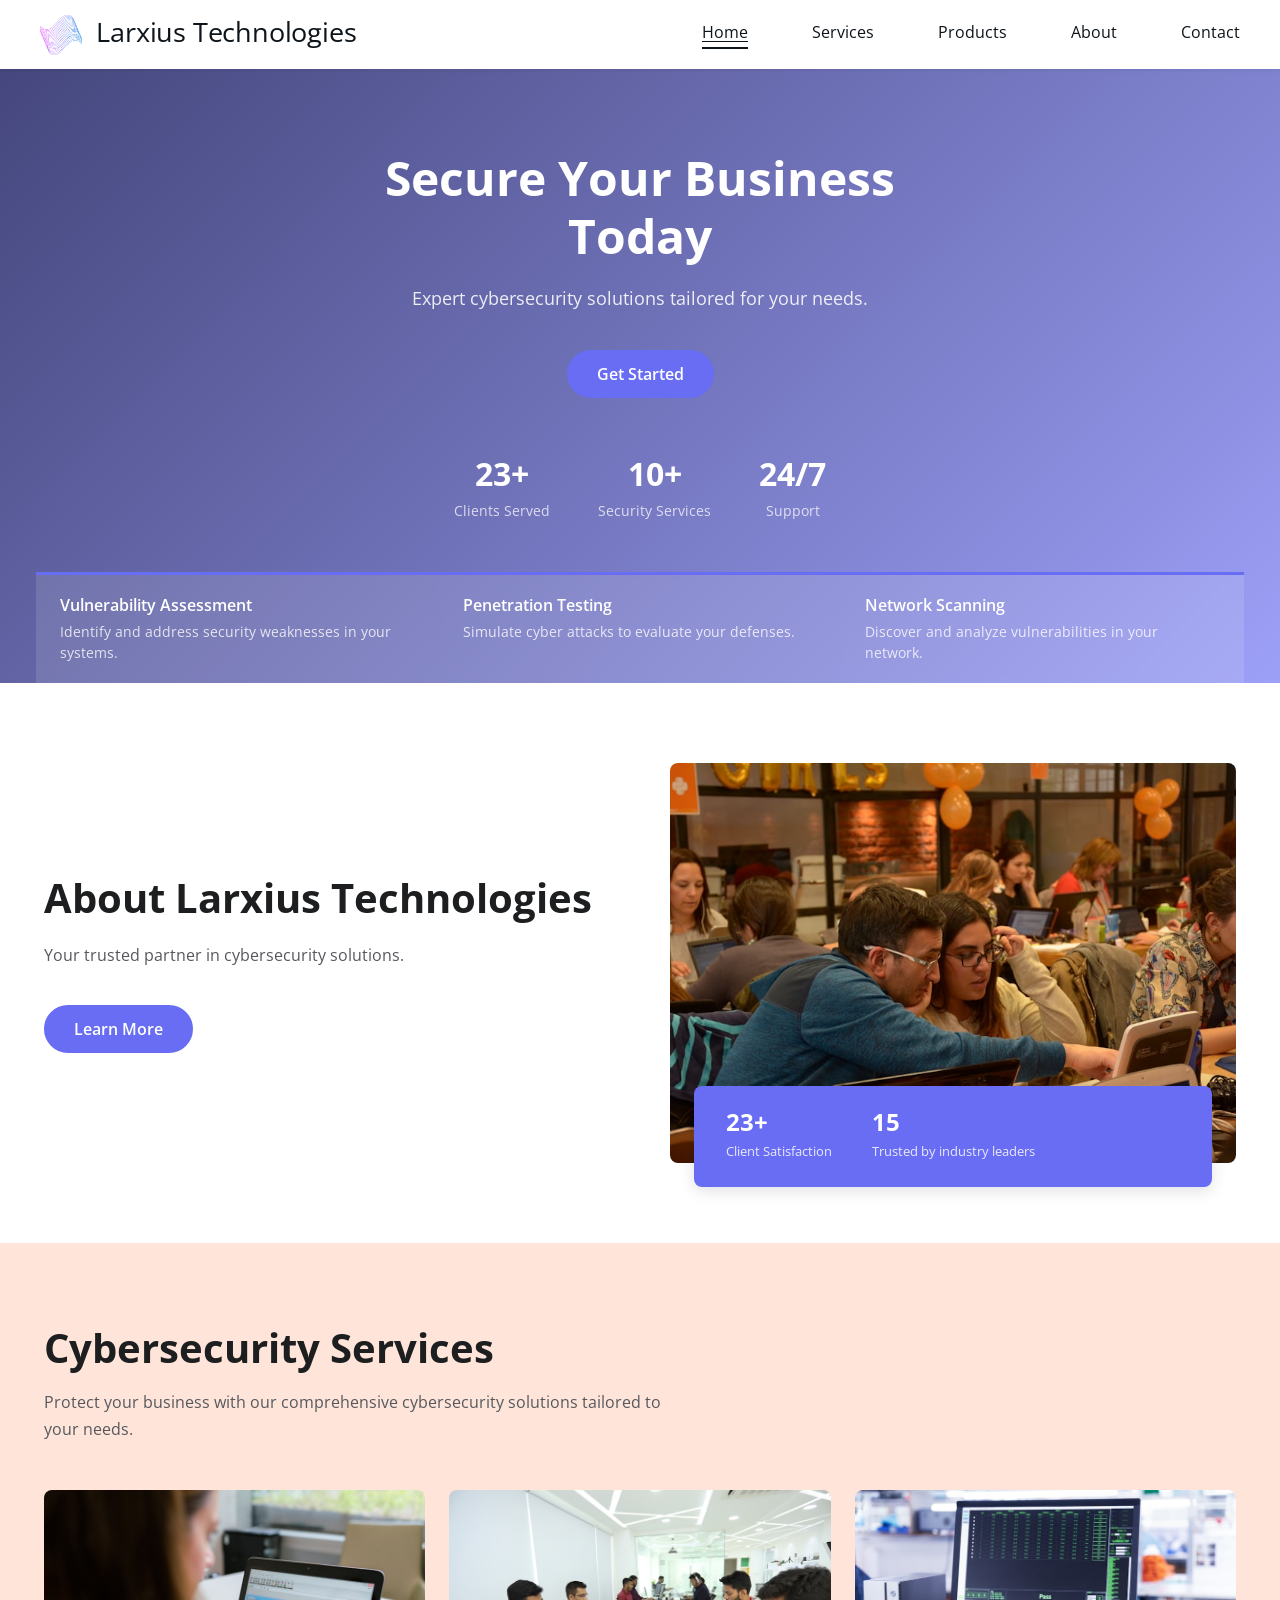
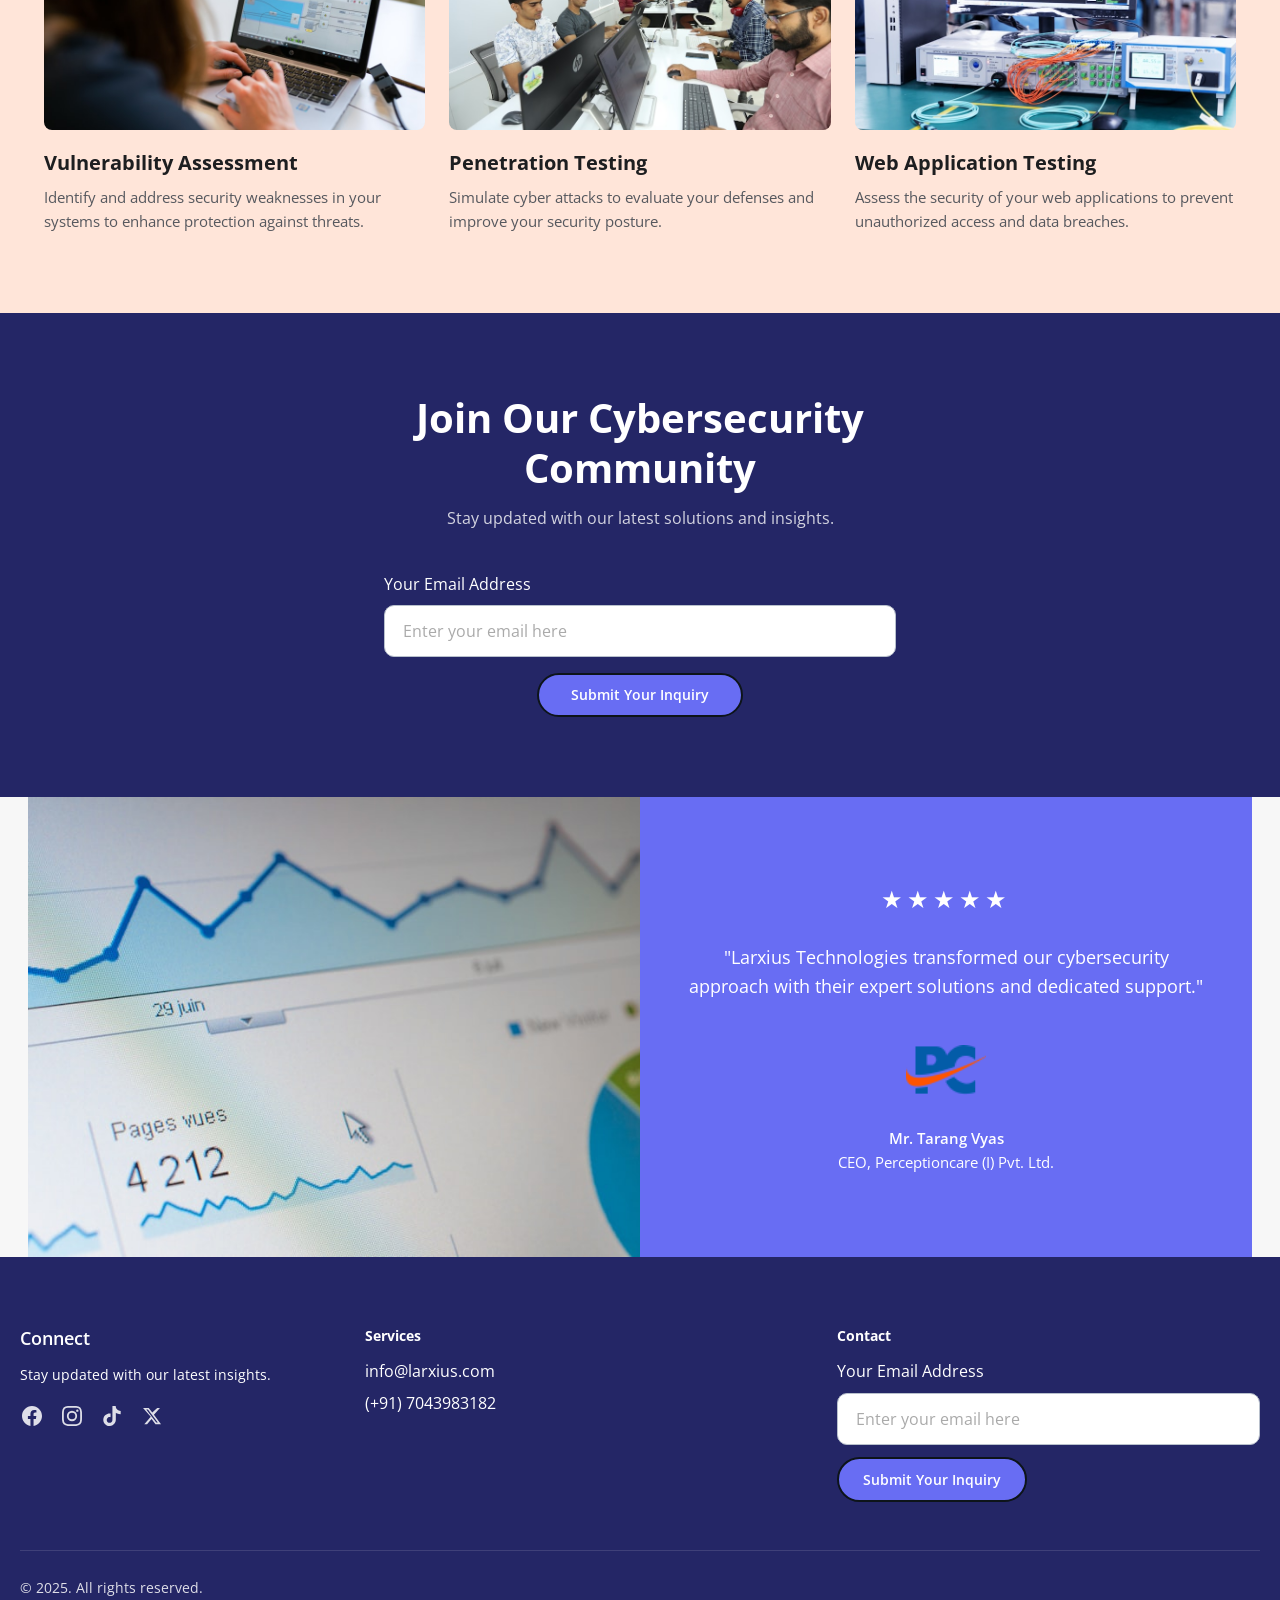
==== commit 0bd11c69: "Add files via upload" ====
--- a/index.html
+++ b/index.html
@@ -29,7 +29,7 @@
        ============================================================ -->
   <header class="site-header" role="banner">
     <div class="header-inner">
-      <a href="index.html" class="logo" aria-label="Larxius Technologies Home">Larxius Technologies</a>
+      <a href="index.html" class="logo" aria-label="Larxius Technologies Home"><img src="assets/images/logo.png" alt="Larxius Technologies" height="40"> Larxius Technologies</a>
 
       <nav class="nav-links" role="navigation" aria-label="Main navigation">
         <a href="index.html">Home</a>
@@ -307,16 +307,16 @@
       <div class="footer-col">
         <p class="footer-col-heading" style="font-weight:700; color:#fff; font-size:14px; margin-bottom:14px;">Contact</p>
         <form class="footer-form" novalidate aria-label="Footer contact form">
-          <label for="footer-email">Your Email Address</label>
+          <label for="footer-email-con">Your Email Address</label>
           <input
             type="email"
-            id="footer-email"
+            id="footer-email-con"
             name="email"
             placeholder="Enter your email here"
             autocomplete="email"
             required
           />
-          <button type="submit" class="btn-submit" id="footer-submit-btn">Submit Your Inquiry</button>
+          <button type="submit" class="btn-submit" id="footer-submit-con-btn">Submit Your Inquiry</button>
         </form>
       </div>
 
--- a/style.css
+++ b/style.css
@@ -1,2102 +1 @@
-/* ============================================================
-   LARXIUS TECHNOLOGIES - GLOBAL STYLESHEET
-   Pixel-perfect recreation of larxius.com
-   ============================================================ */
-
-/* ============================================================
-   0. GOOGLE FONTS IMPORT
-   ============================================================ */
-@import url('https://fonts.googleapis.com/css2?family=Open+Sans:wght@400;500;600;700&display=swap');
-
-/* ============================================================
-   1. CSS CUSTOM PROPERTIES (Design Tokens)
-   ============================================================ */
-:root {
-  /* Colors */
-  --color-primary: #686DF3;
-  --color-primary-hover: #5459d0;
-  --color-dark: #0d141a;
-  --color-text: #56585e;
-  --color-text-light: #ffffff;
-  --color-heading: #1d1e20;
-  --color-gray: #727586;
-  --color-border: #b8c0cc;
-
-  /* Background Colors */
-  --bg-white: #ffffff;
-  --bg-peach: #FFE5D9;
-  --bg-community: #242666;
-  --bg-testimonial: #686DF3;
-  --bg-footer: #242666;
-  --bg-light-gray: #f7f7f7;
-
-  /* Typography */
-  --font-family: 'Open Sans', sans-serif;
-  --font-size-base: 16px;
-  --font-size-sm: 14px;
-  --font-size-xs: 12px;
-  --font-size-h1: 48px;
-  --font-size-h2: 40px;
-  --font-size-h3: 32px;
-  --font-size-h4: 24px;
-  --font-size-h5: 20px;
-  --font-size-h6: 18px;
-
-  /* Spacing */
-  --section-padding-y: 80px;
-  --section-padding-x: 16px;
-  --container-max-width: 1224px;
-  --gap: 24px;
-
-  /* Borders & Radius */
-  --border-radius-sm: 4px;
-  --border-radius: 8px;
-  --border-radius-lg: 16px;
-  --border-radius-pill: 50px;
-  --border-radius-card: 8px;
-
-  /* Shadows */
-  --shadow-sm: 0 2px 8px rgba(0, 0, 0, 0.08);
-  --shadow-md: 0 4px 16px rgba(0, 0, 0, 0.12);
-  --shadow-lg: 0 8px 32px rgba(0, 0, 0, 0.16);
-
-  /* Transitions */
-  --transition-fast: 0.15s ease;
-  --transition: 0.25s ease;
-  --transition-slow: 0.4s ease;
-
-  /* Header */
-  --header-height: 69px;
-  --header-height-mobile: 81px;
-}
-
-/* ============================================================
-   2. CSS RESET & BASE
-   ============================================================ */
-*, *::before, *::after {
-  box-sizing: border-box;
-  margin: 0;
-  padding: 0;
-}
-
-html {
-  scroll-behavior: smooth;
-  -webkit-text-size-adjust: 100%;
-}
-
-body {
-  font-family: var(--font-family);
-  font-size: var(--font-size-base);
-  color: var(--color-text);
-  background-color: var(--bg-white);
-  line-height: 1.6;
-  -webkit-font-smoothing: antialiased;
-  -moz-osx-font-smoothing: grayscale;
-}
-
-img {
-  max-width: 100%;
-  height: auto;
-  display: block;
-}
-
-a {
-  color: inherit;
-  text-decoration: none;
-}
-
-ul, ol {
-  list-style: none;
-}
-
-button {
-  cursor: pointer;
-  font-family: var(--font-family);
-  border: none;
-  background: none;
-}
-
-input, textarea, select {
-  font-family: var(--font-family);
-}
-
-/* ============================================================
-   3. TYPOGRAPHY
-   ============================================================ */
-h1, h2, h3, h4, h5, h6 {
-  font-family: var(--font-family);
-  color: var(--color-heading);
-  line-height: 1.25;
-  font-weight: 700;
-}
-
-h1 { font-size: var(--font-size-h1); }
-h2 { font-size: var(--font-size-h2); }
-h3 { font-size: var(--font-size-h3); }
-h4 { font-size: var(--font-size-h4); }
-h5 { font-size: var(--font-size-h5); }
-h6 { font-size: var(--font-size-h6); }
-
-p {
-  line-height: 1.65;
-  color: var(--color-text);
-}
-
-/* ============================================================
-   4. LAYOUT UTILITIES
-   ============================================================ */
-.container {
-  width: 100%;
-  max-width: var(--container-max-width);
-  margin-left: auto;
-  margin-right: auto;
-  padding-left: var(--section-padding-x);
-  padding-right: var(--section-padding-x);
-}
-
-.section {
-  padding-top: var(--section-padding-y);
-  padding-bottom: var(--section-padding-y);
-}
-
-/* ============================================================
-   5. HEADER / NAVIGATION
-   ============================================================ */
-.site-header {
-  position: sticky;
-  top: 0;
-  left: 0;
-  right: 0;
-  z-index: 1000;
-  background-color: var(--bg-white);
-  height: var(--header-height);
-  display: flex;
-  align-items: center;
-  box-shadow: 0 1px 4px rgba(0,0,0,0.08);
-  transition: box-shadow var(--transition);
-}
-
-.site-header.scrolled {
-  box-shadow: 0 2px 12px rgba(0,0,0,0.14);
-}
-
-.header-inner {
-  display: flex;
-  align-items: center;
-  justify-content: space-between;
-  width: 100%;
-  max-width: 1240px;
-  margin: 0 auto;
-  padding: 16px 16px;
-}
-
-/* Logo */
-.logo {
-  font-size: 27px;
-  font-weight: 400;
-  color: var(--color-dark);
-  white-space: nowrap;
-  letter-spacing: -0.2px;
-  line-height: 1;
-}
-
-.logo:hover {
-  color: var(--color-dark);
-}
-
-/* Desktop Nav */
-.nav-links {
-  display: flex;
-  align-items: center;
-  gap: 64px;
-}
-
-.nav-links a {
-  font-size: var(--font-size-base);
-  font-weight: 400;
-  color: var(--color-dark);
-  position: relative;
-  padding-bottom: 3px;
-  transition: color var(--transition-fast);
-  white-space: nowrap;
-}
-
-.nav-links a::after {
-  content: '';
-  position: absolute;
-  bottom: 0;
-  left: 0;
-  width: 0;
-  height: 2px;
-  background-color: var(--color-dark);
-  transition: width var(--transition);
-}
-
-.nav-links a:hover::after,
-.nav-links a.active::after {
-  width: 100%;
-}
-
-.nav-links a.active {
-  text-decoration: underline;
-  text-underline-offset: 3px;
-}
-
-/* Hamburger button */
-.hamburger {
-  display: none;
-  flex-direction: column;
-  gap: 5px;
-  background: none;
-  border: none;
-  cursor: pointer;
-  padding: 4px;
-  z-index: 1100;
-}
-
-.hamburger span {
-  display: block;
-  width: 24px;
-  height: 2px;
-  background-color: var(--color-dark);
-  border-radius: 2px;
-  transition: transform var(--transition), opacity var(--transition);
-}
-
-.hamburger.open span:nth-child(1) {
-  transform: translateY(7px) rotate(45deg);
-}
-
-.hamburger.open span:nth-child(2) {
-  opacity: 0;
-}
-
-.hamburger.open span:nth-child(3) {
-  transform: translateY(-7px) rotate(-45deg);
-}
-
-/* Mobile Menu Overlay */
-.mobile-menu {
-  display: none;
-  position: fixed;
-  top: var(--header-height-mobile);
-  left: 0;
-  right: 0;
-  background-color: var(--bg-white);
-  z-index: 999;
-  padding: 24px 16px;
-  box-shadow: 0 4px 16px rgba(0,0,0,0.12);
-  flex-direction: column;
-  gap: 0;
-  transform: translateY(-10px);
-  opacity: 0;
-  transition: transform var(--transition), opacity var(--transition);
-}
-
-.mobile-menu.open {
-  display: flex;
-  transform: translateY(0);
-  opacity: 1;
-}
-
-.mobile-menu a {
-  display: block;
-  padding: 14px 0;
-  font-size: 16px;
-  font-weight: 400;
-  color: var(--color-dark);
-  border-bottom: 1px solid #eee;
-}
-
-.mobile-menu a:last-child {
-  border-bottom: none;
-}
-
-.mobile-menu a.active {
-  font-weight: 600;
-}
-
-/* ============================================================
-   6. BUTTONS
-   ============================================================ */
-.btn {
-  display: inline-block;
-  font-family: var(--font-family);
-  font-size: var(--font-size-base);
-  font-weight: 600;
-  line-height: 1;
-  padding: 14px 28px;
-  border-radius: var(--border-radius-pill);
-  transition: background-color var(--transition), color var(--transition), border-color var(--transition), transform var(--transition-fast);
-  text-align: center;
-  cursor: pointer;
-  border: 2px solid transparent;
-  white-space: nowrap;
-}
-
-.btn:active {
-  transform: scale(0.98);
-}
-
-/* Primary Button */
-.btn-primary {
-  background-color: var(--color-primary);
-  color: var(--color-text-light);
-  border-color: var(--color-primary);
-}
-
-.btn-primary:hover {
-  background-color: var(--color-primary-hover);
-  border-color: var(--color-primary-hover);
-  color: var(--color-text-light);
-}
-
-/* Secondary / Outline Button */
-.btn-outline {
-  background-color: transparent;
-  color: var(--color-primary);
-  border-color: var(--color-primary);
-}
-
-.btn-outline:hover {
-  background-color: var(--color-primary);
-  color: var(--color-text-light);
-}
-
-/* White outline on dark backgrounds */
-.btn-white {
-  background-color: transparent;
-  color: var(--color-text-light);
-  border-color: var(--color-text-light);
-}
-
-.btn-white:hover {
-  background-color: var(--color-text-light);
-  color: var(--color-dark);
-}
-
-/* ============================================================
-   7. SECTION COMPONENTS
-   ============================================================ */
-
-/* --- Hero Section --- */
-.hero {
-  position: relative;
-  background-image: url('https://images.unsplash.com/photo-1688413399498-e35ed74b554f?auto=format&fit=crop&w=1920');
-  background-size: cover;
-  background-position: center center;
-  background-repeat: no-repeat;
-  min-height: 600px;
-  display: flex;
-  flex-direction: column;
-  justify-content: center;
-  overflow: hidden;
-}
-
-.hero::before {
-  content: '';
-  position: absolute;
-  inset: 0;
-  background: linear-gradient(135deg, rgba(36, 38, 102, 0.85) 0%, rgba(104, 109, 243, 0.65) 100%);
-  z-index: 1;
-}
-
-.hero-inner {
-  position: relative;
-  z-index: 2;
-  padding: 80px 16px 160px;
-  max-width: 1240px;
-  margin: 0 auto;
-  width: 100%;
-  display: flex;
-  flex-direction: column;
-  align-items: center;
-}
-
-.hero-content {
-  max-width: 600px;
-  text-align: center;
-  margin: 0 auto;
-}
-
-.hero-content h1 {
-  font-size: 48px;
-  font-weight: 700;
-  color: var(--color-text-light);
-  line-height: 1.2;
-  margin-bottom: 20px;
-}
-
-.hero-content p {
-  font-size: 18px;
-  color: rgba(255,255,255,0.88);
-  margin-bottom: 36px;
-  line-height: 1.65;
-}
-
-/* Hero Stats */
-.hero-stats {
-  display: flex;
-  gap: 48px;
-  margin-top: 60px;
-}
-
-.hero-stat-item {
-  text-align: center;
-}
-
-.hero-stat-number {
-  display: block;
-  font-size: 32px;
-  font-weight: 700;
-  color: var(--color-text-light);
-  line-height: 1;
-  margin-bottom: 8px;
-}
-
-.hero-stat-label {
-  font-size: 14px;
-  color: rgba(255,255,255,0.75);
-}
-
-/* Hero Feature Cards at Bottom */
-.hero-cards {
-  position: absolute;
-  bottom: 0;
-  left: 0;
-  right: 0;
-  z-index: 2;
-  display: flex;
-  gap: 0;
-  max-width: 1240px;
-  margin: 0 auto;
-  padding: 0 16px;
-  width: 100%;
-}
-
-.hero-card {
-  flex: 1;
-  background-color: rgba(255,255,255,0.12);
-  backdrop-filter: blur(4px);
-  border-top: 3px solid var(--color-primary);
-  padding: 20px 24px;
-  color: var(--color-text-light);
-}
-
-.hero-card h4 {
-  color: var(--color-text-light);
-  font-size: 16px;
-  font-weight: 600;
-  margin-bottom: 6px;
-}
-
-.hero-card p {
-  color: rgba(255,255,255,0.8);
-  font-size: 14px;
-  line-height: 1.5;
-}
-
-/* --- About Section (Home) --- */
-.about-home {
-  background-color: var(--bg-white);
-}
-
-.about-home-grid {
-  display: grid;
-  grid-template-columns: 1fr 1fr;
-  gap: 60px;
-  align-items: center;
-}
-
-.about-home-text h2 {
-  font-size: 40px;
-  font-weight: 700;
-  color: var(--color-heading);
-  margin-bottom: 20px;
-  line-height: 1.2;
-}
-
-.about-home-text p {
-  font-size: 16px;
-  color: var(--color-text);
-  margin-bottom: 36px;
-  line-height: 1.65;
-}
-
-.about-home-image-wrap {
-  position: relative;
-}
-
-.about-home-image-wrap img {
-  width: 100%;
-  height: 400px;
-  object-fit: cover;
-  border-radius: var(--border-radius);
-  display: block;
-}
-
-/* Stats Card overlaid on image */
-.stats-card {
-  position: absolute;
-  bottom: -24px;
-  left: 0;
-  right: 0;
-  margin: 0 24px;
-  background-color: var(--color-primary);
-  border-radius: var(--border-radius);
-  padding: 24px 32px;
-  display: flex;
-  gap: 40px;
-  align-items: center;
-  box-shadow: var(--shadow-md);
-}
-
-.stat-item {
-  text-align: left;
-}
-
-.stat-number {
-  font-size: 24px;
-  font-weight: 700;
-  color: var(--color-text-light);
-  display: block;
-  line-height: 1;
-  margin-bottom: 4px;
-}
-
-.stat-label {
-  font-size: 13px;
-  color: rgba(255,255,255,0.85);
-  line-height: 1.4;
-}
-
-/* --- Services Section (Home - Peach BG) --- */
-.services-home {
-  background-color: var(--bg-peach);
-}
-
-.services-home .section-header {
-  margin-bottom: 48px;
-}
-
-.section-header h2 {
-  font-size: 40px;
-  font-weight: 700;
-  color: var(--color-heading);
-  margin-bottom: 16px;
-  line-height: 1.25;
-}
-
-.section-header p {
-  font-size: 16px;
-  color: var(--color-text);
-  max-width: 640px;
-  line-height: 1.65;
-}
-
-.services-grid {
-  display: grid;
-  grid-template-columns: repeat(3, 1fr);
-  gap: var(--gap);
-}
-
-.service-card {
-  background: none;
-}
-
-.service-card img {
-  width: 100%;
-  height: 240px;
-  object-fit: cover;
-  border-radius: var(--border-radius);
-  margin-bottom: 20px;
-  display: block;
-}
-
-.service-card h3 {
-  font-size: 20px;
-  font-weight: 700;
-  color: var(--color-heading);
-  margin-bottom: 10px;
-}
-
-.service-card p {
-  font-size: 15px;
-  color: var(--color-text);
-  line-height: 1.6;
-}
-
-/* --- Newsletter Section --- */
-.newsletter {
-  background-color: var(--bg-community);
-  padding: 80px 16px;
-  text-align: center;
-}
-
-.newsletter h2 {
-  font-size: 40px;
-  font-weight: 700;
-  color: var(--color-text-light);
-  margin-bottom: 12px;
-  line-height: 1.25;
-}
-
-.newsletter p {
-  font-size: 16px;
-  color: rgba(255,255,255,0.8);
-  margin-bottom: 40px;
-}
-
-.newsletter-form {
-  max-width: 512px;
-  margin: 0 auto;
-}
-
-.newsletter-form label {
-  display: block;
-  font-size: 16px;
-  font-weight: 400;
-  color: var(--color-text-light);
-  margin-bottom: 8px;
-  text-align: left;
-}
-
-.newsletter-form input[type="email"] {
-  width: 100%;
-  padding: 14px 18px;
-  font-size: 16px;
-  color: var(--color-dark);
-  background-color: var(--bg-white);
-  border: 1px solid var(--color-border);
-  border-radius: 10px;
-  margin-bottom: 16px;
-  outline: none;
-  transition: border-color var(--transition);
-}
-
-.newsletter-form input[type="email"]::placeholder {
-  color: #aaa;
-}
-
-.newsletter-form input[type="email"]:focus {
-  border-color: var(--color-dark);
-}
-
-.newsletter-form .btn {
-  width: auto;
-  padding: 13px 32px;
-  font-size: 14px;
-  font-weight: 600;
-  background-color: var(--color-primary);
-  color: var(--color-text-light);
-  border-color: var(--color-dark);
-  border-radius: var(--border-radius-pill);
-  border-width: 2px;
-  display: block;
-  margin: 0 auto;
-}
-
-.newsletter-form .btn:hover {
-  background-color: var(--color-primary-hover);
-}
-
-/* --- Testimonial Section --- */
-.testimonial {
-  background-color: var(--bg-light-gray);
-  padding: 0;
-}
-
-.testimonial-grid {
-  display: grid;
-  grid-template-columns: 1fr 1fr;
-  max-width: 1224px;
-  margin: 0 auto;
-}
-
-.testimonial-image {
-  width: 100%;
-  height: 460px;
-  object-fit: cover;
-  display: block;
-}
-
-.testimonial-content {
-  background-color: var(--bg-testimonial);
-  padding: 60px 48px;
-  display: flex;
-  flex-direction: column;
-  justify-content: center;
-  align-items: center;
-  text-align: center;
-}
-
-.stars {
-  font-size: 24px;
-  color: var(--color-text-light);
-  letter-spacing: 4px;
-  margin-bottom: 24px;
-}
-
-.testimonial-content blockquote {
-  font-size: 18px;
-  color: var(--color-text-light);
-  line-height: 1.65;
-  margin-bottom: 28px;
-  font-style: normal;
-  font-weight: 400;
-}
-
-.testimonial-logo {
-  width: 80px;
-  height: 80px;
-  object-fit: contain;
-  margin: 0 auto 16px;
-  display: block;
-}
-
-.testimonial-author {
-  font-size: 15px;
-  color: var(--color-text-light);
-  font-weight: 400;
-  line-height: 1.6;
-}
-
-.testimonial-author strong {
-  display: block;
-  font-weight: 600;
-}
-
-/* ============================================================
-   8. FOOTER
-   ============================================================ */
-.site-footer {
-  background-color: var(--bg-footer);
-  padding: 70px 16px 32px;
-}
-
-.footer-inner {
-  max-width: 1240px;
-  margin: 0 auto;
-  display: grid;
-  grid-template-columns: 297px 1fr 1fr;
-  gap: 48px;
-  padding-bottom: 48px;
-  border-bottom: 1px solid rgba(255,255,255,0.12);
-}
-
-.footer-col h5 {
-  font-size: 18px;
-  font-weight: 600;
-  color: var(--color-text-light);
-  margin-bottom: 16px;
-}
-
-.footer-col h5.footer-col-heading {
-  font-size: 14px;
-  font-weight: 700;
-  color: var(--color-text-light);
-  margin-bottom: 14px;
-  text-transform: none;
-}
-
-.footer-col p {
-  font-size: 14px;
-  color: var(--color-text-light);
-  line-height: 1.3;
-  margin-bottom: 20px;
-}
-
-.footer-col .contact-item {
-  font-size: 16px;
-  color: var(--color-text-light);
-  margin-bottom: 8px;
-  line-height: 1.5;
-  display: block;
-}
-
-/* Social Icons */
-.social-icons {
-  display: flex;
-  gap: 16px;
-  margin-top: 8px;
-}
-
-.social-icon {
-  width: 24px;
-  height: 24px;
-  display: flex;
-  align-items: center;
-  justify-content: center;
-  color: var(--color-text-light);
-  transition: opacity var(--transition-fast);
-  opacity: 0.85;
-}
-
-.social-icon:hover {
-  opacity: 1;
-}
-
-.social-icon svg {
-  width: 20px;
-  height: 20px;
-  fill: currentColor;
-}
-
-/* Footer Form */
-.footer-form label {
-  display: block;
-  font-size: 16px;
-  font-weight: 400;
-  color: var(--color-text-light);
-  margin-bottom: 8px;
-}
-
-.footer-form input[type="email"] {
-  width: 100%;
-  padding: 14px 18px;
-  font-size: 16px;
-  color: var(--color-dark);
-  background-color: var(--bg-white);
-  border: 1px solid var(--color-border);
-  border-radius: 10px;
-  margin-bottom: 12px;
-  outline: none;
-  transition: border-color var(--transition);
-}
-
-.footer-form input[type="email"]::placeholder {
-  color: #aaa;
-}
-
-.footer-form input[type="email"]:focus {
-  border-color: var(--color-dark);
-}
-
-.footer-form .btn-submit {
-  display: inline-block;
-  padding: 11px 24px;
-  font-size: 14px;
-  font-weight: 600;
-  color: var(--color-text-light);
-  background-color: var(--color-primary);
-  border: 2px solid var(--color-dark);
-  border-radius: var(--border-radius-pill);
-  cursor: pointer;
-  transition: background-color var(--transition);
-  font-family: var(--font-family);
-}
-
-.footer-form .btn-submit:hover {
-  background-color: var(--color-primary-hover);
-}
-
-/* Footer Bottom Bar */
-.footer-bottom {
-  max-width: 1240px;
-  margin: 0 auto;
-  padding-top: 28px;
-}
-
-.footer-bottom p {
-  font-size: 14px;
-  color: var(--color-text-light);
-  line-height: 1.3;
-  opacity: 0.85;
-}
-
-/* ============================================================
-   9. SERVICES PAGE COMPONENTS
-   ============================================================ */
-
-/* Services Hero */
-.services-hero {
-  background-color: var(--bg-peach);
-  padding: 80px 16px;
-}
-
-.services-hero h1 {
-  font-size: 48px;
-  font-weight: 700;
-  color: var(--color-heading);
-  margin-bottom: 20px;
-  line-height: 1.2;
-}
-
-.services-hero p {
-  font-size: 16px;
-  color: var(--color-text);
-  max-width: 640px;
-  line-height: 1.65;
-  margin-bottom: 48px;
-}
-
-/* Services Cards Grid - 2 Column Layout */
-.services-cards-grid {
-  display: grid;
-  grid-template-columns: repeat(2, 1fr);
-  gap: 32px;
-  margin-top: 0;
-}
-
-.service-detail-card {
-  background-color: var(--bg-white);
-  border-radius: 12px;
-  padding: 36px 32px;
-  box-shadow: 0 2px 12px rgba(0, 0, 0, 0.06);
-  transition: transform var(--transition), box-shadow var(--transition);
-}
-
-.service-detail-card:hover {
-  transform: translateY(-4px);
-  box-shadow: var(--shadow-md);
-}
-
-.service-detail-card h3 {
-  font-size: 20px;
-  font-weight: 700;
-  color: var(--color-heading);
-  margin-bottom: 14px;
-  text-align: center;
-}
-
-.service-detail-card p {
-  font-size: 15px;
-  color: var(--color-text);
-  line-height: 1.7;
-  text-align: center;
-}
-
-/* FAQ Section */
-.faq-section {
-  background-color: var(--bg-white);
-  padding: 60px 16px 40px;
-}
-
-.faq-grid {
-  display: flex;
-  flex-direction: column;
-  gap: 32px;
-}
-
-.faq-title h2 {
-  font-size: 40px;
-  font-weight: 700;
-  color: var(--color-heading);
-  line-height: 1.2;
-}
-
-.faq-list {
-  display: flex;
-  flex-direction: column;
-  gap: 0;
-}
-
-.faq-item {
-  border-bottom: 1px solid #e5e7eb;
-}
-
-.faq-question {
-  width: 100%;
-  text-align: left;
-  padding: 18px 0;
-  font-size: 16px;
-  font-weight: 600;
-  color: var(--color-heading);
-  background: none;
-  border: none;
-  cursor: pointer;
-  display: flex;
-  justify-content: space-between;
-  align-items: center;
-  gap: 16px;
-  font-family: var(--font-family);
-  transition: color var(--transition-fast);
-}
-
-.faq-question:hover {
-  color: var(--color-primary);
-}
-
-.faq-question .faq-icon {
-  flex-shrink: 0;
-  width: 20px;
-  height: 20px;
-  position: relative;
-  transition: transform var(--transition);
-}
-
-.faq-question .faq-icon::before,
-.faq-question .faq-icon::after {
-  content: '';
-  position: absolute;
-  background-color: currentColor;
-  border-radius: 2px;
-}
-
-.faq-question .faq-icon::before {
-  width: 2px;
-  height: 14px;
-  top: 3px;
-  left: 9px;
-  transition: opacity var(--transition);
-}
-
-.faq-question .faq-icon::after {
-  width: 14px;
-  height: 2px;
-  top: 9px;
-  left: 3px;
-}
-
-.faq-item.open .faq-question .faq-icon::before {
-  opacity: 0;
-}
-
-.faq-answer {
-  max-height: 0;
-  overflow: hidden;
-  transition: max-height var(--transition-slow), padding var(--transition-slow);
-}
-
-.faq-answer-inner {
-  padding-bottom: 16px;
-  font-size: 15px;
-  color: var(--color-text);
-  line-height: 1.65;
-}
-
-.faq-item.open .faq-answer {
-  max-height: 300px;
-}
-
-/* Projects Section */
-.projects-section {
-  background-color: var(--bg-white);
-  padding: 48px 16px 60px;
-}
-
-.projects-section .section-header {
-  margin-bottom: 48px;
-}
-
-.project-item {
-  display: grid;
-  grid-template-columns: 1fr 1fr;
-  gap: 48px;
-  align-items: center;
-  margin-bottom: 80px;
-}
-
-.project-item:last-child {
-  margin-bottom: 0;
-}
-
-.project-item.reverse {
-  direction: rtl;
-}
-
-.project-item.reverse > * {
-  direction: ltr;
-}
-
-.project-image {
-  width: 100%;
-  height: 340px;
-  object-fit: cover;
-  border-radius: var(--border-radius);
-  display: block;
-}
-
-.project-text h3 {
-  font-size: 28px;
-  font-weight: 700;
-  color: var(--color-heading);
-  margin-bottom: 16px;
-  line-height: 1.3;
-}
-
-.project-text p {
-  font-size: 15px;
-  color: var(--color-text);
-  line-height: 1.65;
-}
-
-/* ============================================================
-   10. ABOUT PAGE COMPONENTS
-   ============================================================ */
-.about-hero {
-  background-color: var(--bg-white);
-  padding: 80px 16px 60px;
-}
-
-.about-hero-grid {
-  display: grid;
-  grid-template-columns: 1fr 1fr;
-  gap: 60px;
-  align-items: center;
-  margin-bottom: 60px;
-}
-
-.about-hero-text h1 {
-  font-size: 40px;
-  font-weight: 700;
-  color: var(--color-heading);
-  margin-bottom: 20px;
-  line-height: 1.2;
-}
-
-.about-hero-text p {
-  font-size: 16px;
-  color: var(--color-text);
-  margin-bottom: 32px;
-  line-height: 1.65;
-}
-
-.about-hero-image {
-  width: 100%;
-  height: 380px;
-  object-fit: cover;
-  border-radius: var(--border-radius);
-}
-
-/* Two-column image strip + text */
-.about-commitment-grid {
-  display: grid;
-  grid-template-columns: 1fr 1fr;
-  gap: 32px;
-  align-items: center;
-  margin-top: 60px;
-}
-
-.about-commitment-images {
-  display: grid;
-  grid-template-columns: 1fr 1fr;
-  gap: 16px;
-}
-
-.about-commitment-images img {
-  width: 100%;
-  height: 240px;
-  object-fit: cover;
-  border-radius: var(--border-radius);
-}
-
-.about-commitment-text h2 {
-  font-size: 32px;
-  font-weight: 700;
-  color: var(--color-heading);
-  margin-bottom: 16px;
-  line-height: 1.3;
-}
-
-.about-commitment-text p {
-  font-size: 16px;
-  color: var(--color-text);
-  line-height: 1.65;
-}
-
-/* Quote / Highlight Block on About Page */
-.about-quote {
-  background-color: var(--bg-testimonial);
-  padding: 80px 16px;
-  text-align: center;
-}
-
-.about-quote .stars {
-  font-size: 24px;
-  color: var(--color-text-light);
-  letter-spacing: 4px;
-  margin-bottom: 24px;
-}
-
-.about-quote blockquote {
-  font-size: 20px;
-  font-weight: 400;
-  color: var(--color-text-light);
-  line-height: 1.65;
-  max-width: 600px;
-  margin: 0 auto 28px;
-}
-
-.about-quote .testimonial-logo {
-  width: 80px;
-  margin: 0 auto 16px;
-}
-
-.about-quote .author {
-  font-size: 15px;
-  color: var(--color-text-light);
-  line-height: 1.6;
-}
-
-.about-quote .author strong {
-  display: block;
-  font-weight: 600;
-}
-
-/* ============================================================
-   11. CONTACT PAGE COMPONENTS
-   ============================================================ */
-.contact-section {
-  background-color: var(--bg-white);
-  padding: 80px 16px;
-}
-
-.contact-grid {
-  display: grid;
-  grid-template-columns: 1fr 1fr;
-  gap: 60px;
-  align-items: start;
-}
-
-.contact-info h1 {
-  font-size: 40px;
-  font-weight: 700;
-  color: var(--color-heading);
-  margin-bottom: 20px;
-  line-height: 1.2;
-}
-
-.contact-info p {
-  font-size: 16px;
-  color: var(--color-text);
-  margin-bottom: 32px;
-  line-height: 1.65;
-}
-
-.contact-info-item {
-  display: flex;
-  align-items: flex-start;
-  gap: 12px;
-  margin-bottom: 20px;
-}
-
-.contact-info-item .icon {
-  width: 20px;
-  height: 20px;
-  flex-shrink: 0;
-  color: var(--color-primary);
-  margin-top: 2px;
-}
-
-.contact-info-item p {
-  margin-bottom: 0;
-  font-size: 15px;
-}
-
-.contact-form label {
-  display: block;
-  font-size: 14px;
-  font-weight: 600;
-  color: var(--color-heading);
-  margin-bottom: 6px;
-}
-
-.contact-form input,
-.contact-form textarea {
-  width: 100%;
-  padding: 13px 16px;
-  font-size: 15px;
-  color: var(--color-dark);
-  background-color: var(--bg-white);
-  border: 1px solid var(--color-border);
-  border-radius: var(--border-radius);
-  margin-bottom: 16px;
-  outline: none;
-  transition: border-color var(--transition);
-  font-family: var(--font-family);
-}
-
-.contact-form input:focus,
-.contact-form textarea:focus {
-  border-color: var(--color-primary);
-}
-
-.contact-form textarea {
-  min-height: 140px;
-  resize: vertical;
-}
-
-/* Map Section */
-.map-section {
-  background-color: var(--bg-light-gray);
-  padding: 80px 16px;
-}
-
-.map-section .section-header {
-  margin-bottom: 40px;
-}
-
-.map-embed {
-  width: 100%;
-  height: 400px;
-  border-radius: var(--border-radius);
-  border: none;
-  overflow: hidden;
-}
-
-.map-details {
-  margin-top: 32px;
-  display: grid;
-  grid-template-columns: 1fr 1fr;
-  gap: 32px;
-}
-
-.map-detail-item h4 {
-  font-size: 16px;
-  font-weight: 700;
-  color: var(--color-heading);
-  margin-bottom: 8px;
-}
-
-.map-detail-item p {
-  font-size: 15px;
-  color: var(--color-text);
-  line-height: 1.6;
-}
-
-/* ============================================================
-   12. PRODUCTS PAGE COMPONENTS
-   ============================================================ */
-
-/* Products Hero Banner */
-.products-hero {
-  position: relative;
-  background: linear-gradient(135deg, #242666 0%, #686DF3 100%);
-  padding: 100px 16px 80px;
-  overflow: hidden;
-}
-
-.products-hero-overlay {
-  position: absolute;
-  inset: 0;
-  background: url('data:image/svg+xml,<svg xmlns="http://www.w3.org/2000/svg" viewBox="0 0 1440 320"><path fill="rgba(255,255,255,0.04)" d="M0,96L48,112C96,128,192,160,288,186.7C384,213,480,235,576,213.3C672,192,768,128,864,128C960,128,1056,192,1152,208C1248,224,1344,192,1392,176L1440,160L1440,320L1392,320C1344,320,1248,320,1152,320C1056,320,960,320,864,320C768,320,672,320,576,320C480,320,384,320,288,320C192,320,96,320,48,320L0,320Z"/></svg>') no-repeat bottom center;
-  background-size: cover;
-}
-
-.products-hero-inner {
-  position: relative;
-  z-index: 2;
-  text-align: center;
-  max-width: 700px;
-  margin: 0 auto;
-}
-
-.products-badge {
-  display: inline-block;
-  background-color: rgba(255,255,255,0.15);
-  backdrop-filter: blur(4px);
-  color: var(--color-text-light);
-  font-size: 14px;
-  font-weight: 600;
-  padding: 8px 20px;
-  border-radius: 50px;
-  margin-bottom: 24px;
-  letter-spacing: 0.5px;
-  border: 1px solid rgba(255,255,255,0.2);
-}
-
-.products-hero h1 {
-  font-size: 44px;
-  font-weight: 700;
-  color: var(--color-text-light);
-  margin-bottom: 16px;
-  line-height: 1.2;
-}
-
-.products-hero p {
-  font-size: 17px;
-  color: rgba(255,255,255,0.85);
-  line-height: 1.65;
-}
-
-/* Products Grid Section */
-.products-section {
-  background-color: var(--bg-white);
-}
-
-.products-section .section-header {
-  margin-bottom: 48px;
-}
-
-.products-grid {
-  display: grid;
-  grid-template-columns: repeat(3, 1fr);
-  gap: 28px;
-}
-
-/* Product Card */
-.product-card {
-  background-color: var(--bg-white);
-  border-radius: 12px;
-  padding: 32px 28px;
-  box-shadow: var(--shadow-sm);
-  border: 1px solid #f0f0f0;
-  transition: transform var(--transition), box-shadow var(--transition);
-  display: flex;
-  flex-direction: column;
-}
-
-.product-card:hover {
-  transform: translateY(-6px);
-  box-shadow: var(--shadow-md);
-}
-
-.product-card-icon {
-  width: 64px;
-  height: 64px;
-  background-color: rgba(104,109,243,0.1);
-  border-radius: 16px;
-  display: flex;
-  align-items: center;
-  justify-content: center;
-  margin-bottom: 20px;
-}
-
-.product-card h3 {
-  font-size: 20px;
-  font-weight: 700;
-  color: var(--color-heading);
-  margin-bottom: 10px;
-}
-
-.product-card > p {
-  font-size: 14px;
-  color: var(--color-text);
-  line-height: 1.6;
-  margin-bottom: 20px;
-}
-
-.product-card-features {
-  list-style: none;
-  margin-bottom: 24px;
-  flex-grow: 1;
-}
-
-.product-card-features li {
-  font-size: 13px;
-  color: var(--color-text);
-  padding: 6px 0;
-  padding-left: 20px;
-  position: relative;
-}
-
-.product-card-features li::before {
-  content: '';
-  position: absolute;
-  left: 0;
-  top: 12px;
-  width: 6px;
-  height: 6px;
-  background-color: var(--color-primary);
-  border-radius: 50%;
-}
-
-.product-card-btn {
-  display: inline-flex;
-  align-items: center;
-  gap: 8px;
-  font-size: 14px;
-  padding: 12px 24px;
-  border-radius: 50px;
-  width: fit-content;
-}
-
-/* Why Choose Us Section */
-.why-choose {
-  background-color: var(--bg-light-gray);
-}
-
-.why-choose .section-header {
-  margin-bottom: 48px;
-}
-
-.why-grid {
-  display: grid;
-  grid-template-columns: repeat(4, 1fr);
-  gap: 24px;
-}
-
-.why-card {
-  background-color: var(--bg-white);
-  border-radius: 12px;
-  padding: 32px 24px;
-  text-align: center;
-  box-shadow: var(--shadow-sm);
-  transition: transform var(--transition), box-shadow var(--transition);
-}
-
-.why-card:hover {
-  transform: translateY(-4px);
-  box-shadow: var(--shadow-md);
-}
-
-.why-icon {
-  width: 60px;
-  height: 60px;
-  background-color: rgba(104,109,243,0.1);
-  border-radius: 16px;
-  display: flex;
-  align-items: center;
-  justify-content: center;
-  margin: 0 auto 20px;
-}
-
-.why-card h4 {
-  font-size: 17px;
-  font-weight: 700;
-  color: var(--color-heading);
-  margin-bottom: 10px;
-}
-
-.why-card p {
-  font-size: 14px;
-  color: var(--color-text);
-  line-height: 1.6;
-}
-
-/* CTA Section */
-.products-cta {
-  background: linear-gradient(135deg, #242666 0%, #686DF3 100%);
-  padding: 80px 16px;
-  text-align: center;
-}
-
-.products-cta h2 {
-  font-size: 40px;
-  font-weight: 700;
-  color: var(--color-text-light);
-  margin-bottom: 12px;
-}
-
-.products-cta p {
-  font-size: 17px;
-  color: rgba(255,255,255,0.85);
-  margin-bottom: 32px;
-  max-width: 500px;
-  margin-left: auto;
-  margin-right: auto;
-  line-height: 1.65;
-}
-
-/* Responsive for Products Page */
-@media (max-width: 991px) {
-  .products-grid {
-    grid-template-columns: repeat(2, 1fr);
-  }
-
-  .why-grid {
-    grid-template-columns: repeat(2, 1fr);
-  }
-}
-
-@media (max-width: 768px) {
-  .products-hero h1 {
-    font-size: 30px;
-  }
-
-  .products-hero p {
-    font-size: 15px;
-  }
-
-  .products-grid {
-    grid-template-columns: 1fr;
-  }
-
-  .why-grid {
-    grid-template-columns: 1fr;
-  }
-
-  .products-cta h2 {
-    font-size: 28px;
-  }
-}
-
-@media (max-width: 480px) {
-  .products-hero h1 {
-    font-size: 26px;
-  }
-}
-.animate-fade-up {
-  opacity: 0;
-  transform: translateY(24px);
-  transition: opacity 0.5s ease, transform 0.5s ease;
-}
-
-.animate-fade-up.visible {
-  opacity: 1;
-  transform: translateY(0);
-}
-
-.animate-fade-in {
-  opacity: 0;
-  transition: opacity 0.5s ease;
-}
-
-.animate-fade-in.visible {
-  opacity: 1;
-}
-
-/* Staggered children */
-.stagger-children > * {
-  opacity: 0;
-  transform: translateY(20px);
-  transition: opacity 0.4s ease, transform 0.4s ease;
-}
-
-.stagger-children.visible > *:nth-child(1) { transition-delay: 0.05s; opacity: 1; transform: none; }
-.stagger-children.visible > *:nth-child(2) { transition-delay: 0.15s; opacity: 1; transform: none; }
-.stagger-children.visible > *:nth-child(3) { transition-delay: 0.25s; opacity: 1; transform: none; }
-.stagger-children.visible > *:nth-child(4) { transition-delay: 0.35s; opacity: 1; transform: none; }
-.stagger-children.visible > *:nth-child(5) { transition-delay: 0.45s; opacity: 1; transform: none; }
-.stagger-children.visible > *:nth-child(6) { transition-delay: 0.55s; opacity: 1; transform: none; }
-.stagger-children.visible > *:nth-child(7) { transition-delay: 0.65s; opacity: 1; transform: none; }
-.stagger-children.visible > *:nth-child(8) { transition-delay: 0.75s; opacity: 1; transform: none; }
-.stagger-children.visible > *:nth-child(9) { transition-delay: 0.85s; opacity: 1; transform: none; }
-.stagger-children.visible > *:nth-child(10) { transition-delay: 0.95s; opacity: 1; transform: none; }
-
-/* ============================================================
-   13. FORM SUCCESS/ERROR MESSAGES
-   ============================================================ */
-.form-message {
-  padding: 12px 16px;
-  border-radius: var(--border-radius);
-  font-size: 14px;
-  font-weight: 500;
-  margin-top: 12px;
-  display: none;
-}
-
-.form-message.success {
-  background-color: rgba(34, 197, 94, 0.12);
-  color: #166534;
-  border: 1px solid #86efac;
-  display: block;
-}
-
-.form-message.error {
-  background-color: rgba(239, 68, 68, 0.1);
-  color: #991b1b;
-  border: 1px solid #fca5a5;
-  display: block;
-}
-
-/* ============================================================
-   14. RESPONSIVE MEDIA QUERIES
-   ============================================================ */
-
-/* Tablet - 991px and below */
-@media (max-width: 991px) {
-  :root {
-    --section-padding-y: 60px;
-  }
-
-  .hero-content h1 {
-    font-size: 38px;
-  }
-
-  .about-home-grid,
-  .about-hero-grid,
-  .contact-grid {
-    grid-template-columns: 1fr;
-    gap: 40px;
-  }
-
-  .services-cards-grid {
-    grid-template-columns: repeat(2, 1fr);
-    gap: 24px;
-  }
-
-  .faq-grid {
-    grid-template-columns: 1fr;
-    gap: 40px;
-  }
-
-  .project-item,
-  .project-item.reverse {
-    grid-template-columns: 1fr;
-    direction: ltr;
-    gap: 32px;
-  }
-
-  .project-image {
-    height: 260px;
-  }
-
-  .testimonial-grid {
-    grid-template-columns: 1fr;
-  }
-
-  .testimonial-image {
-    height: 280px;
-  }
-
-  .footer-inner {
-    grid-template-columns: 1fr 1fr;
-    gap: 36px;
-  }
-
-  .about-commitment-grid {
-    grid-template-columns: 1fr;
-  }
-
-  .map-details {
-    grid-template-columns: 1fr;
-    gap: 20px;
-  }
-}
-
-/* Mobile - 768px and below */
-@media (max-width: 768px) {
-  :root {
-    --section-padding-y: 48px;
-    --header-height: var(--header-height-mobile);
-  }
-
-  /* Header */
-  .site-header {
-    height: var(--header-height-mobile);
-  }
-
-  .nav-links {
-    display: none;
-  }
-
-  .hamburger {
-    display: flex;
-  }
-
-  /* Hero */
-  .hero {
-    min-height: 100vh;
-    min-height: 100dvh;
-    position: relative;
-  }
-
-  .hero-inner {
-    padding: 80px 16px 140px;
-    display: flex;
-    flex-direction: column;
-    justify-content: center;
-    align-items: center;
-    text-align: center;
-    min-height: calc(100vh - 80px);
-    min-height: calc(100dvh - 80px);
-  }
-
-  .hero-content {
-    max-width: 100%;
-  }
-
-  .hero-content h1 {
-    font-size: 40px;
-    margin-bottom: 20px;
-    line-height: 1.15;
-  }
-
-  .hero-content p {
-    font-size: 18px;
-    margin-bottom: 32px;
-  }
-
-  .hero-content .btn {
-    padding: 16px 36px;
-    font-size: 16px;
-  }
-
-  .hero-stats {
-    gap: 24px;
-    margin-top: 100px;
-  }
-
-  .hero-stat-number {
-    font-size: 28px;
-  }
-
-  .hero-stat-label {
-    font-size: 12px;
-  }
-
-  .hero-cards {
-    flex-direction: column;
-    gap: 0;
-    padding: 0;
-    position: relative;
-  }
-
-  .hero-card {
-    padding: 24px 24px;
-    border-top: none;
-    border-bottom: 1px solid rgba(255,255,255,0.1);
-  }
-
-  .hero-card:last-child {
-    border-bottom: none;
-  }
-
-  .hero-card h4 {
-    font-size: 18px;
-    margin-bottom: 8px;
-  }
-
-  .hero-card p {
-    font-size: 15px;
-    line-height: 1.6;
-  }
-
-  /* About Home Section */
-  .about-home {
-    padding-top: 48px;
-    padding-bottom: 48px;
-  }
-
-  .about-home-grid {
-    grid-template-columns: 1fr;
-    gap: 32px;
-  }
-
-  .about-home-text {
-    text-align: center;
-  }
-
-  .about-home-text h2 {
-    font-size: 26px;
-    margin-bottom: 12px;
-  }
-
-  .about-home-text p {
-    font-size: 15px;
-    margin-bottom: 24px;
-  }
-
-  .about-home-image-wrap img {
-    height: 240px;
-  }
-
-  .stats-card {
-    flex-direction: row;
-    gap: 16px;
-    padding: 16px 20px;
-    margin: 0 12px;
-    bottom: -20px;
-  }
-
-  .stat-number {
-    font-size: 20px;
-  }
-
-  .stat-label {
-    font-size: 11px;
-  }
-
-  /* Services Home Section */
-  .services-home {
-    padding-top: 48px;
-    padding-bottom: 48px;
-  }
-
-  .services-home .section-header {
-    margin-bottom: 32px;
-  }
-
-  .section-header h2 {
-    font-size: 24px;
-  }
-
-  .section-header p {
-    font-size: 14px;
-  }
-
-  .services-grid {
-    grid-template-columns: 1fr;
-    gap: 20px;
-  }
-
-  .service-card img {
-    height: 180px;
-  }
-
-  .service-card h3 {
-    font-size: 17px;
-    margin-bottom: 8px;
-  }
-
-  .service-card p {
-    font-size: 13px;
-  }
-
-  /* Sections */
-  .section-header h2,
-  .about-home-text h2,
-  .contact-info h1,
-  .about-hero-text h1 {
-    font-size: 26px;
-  }
-
-  .services-cards-grid {
-    grid-template-columns: 1fr;
-  }
-
-  .service-detail-card {
-    padding: 28px 24px;
-  }
-
-  .service-detail-card h3 {
-    font-size: 18px;
-  }
-
-  .service-detail-card p {
-    font-size: 14px;
-  }
-
-  /* Newsletter */
-  .newsletter {
-    padding: 48px 16px;
-  }
-
-  .newsletter h2 {
-    font-size: 24px;
-    margin-bottom: 10px;
-  }
-
-  .newsletter p {
-    font-size: 14px;
-    margin-bottom: 28px;
-  }
-
-  .newsletter-form input[type="email"] {
-    padding: 12px 14px;
-    font-size: 14px;
-  }
-
-  .newsletter-form .btn {
-    padding: 12px 24px;
-    font-size: 13px;
-  }
-
-  /* Testimonial */
-  .testimonial-grid {
-    grid-template-columns: 1fr;
-  }
-
-  .testimonial-image {
-    height: 240px;
-  }
-
-  .testimonial-content {
-    padding: 40px 24px;
-  }
-
-  .testimonial-content blockquote {
-    font-size: 15px;
-    margin-bottom: 20px;
-  }
-
-  .testimonial-logo {
-    width: 60px;
-    height: 60px;
-  }
-
-  .testimonial-author {
-    font-size: 13px;
-  }
-
-  /* Footer */
-  .site-footer {
-    padding: 48px 16px 24px;
-  }
-
-  .footer-inner {
-    grid-template-columns: 1fr;
-    gap: 32px;
-  }
-
-  .footer-col h5 {
-    font-size: 16px;
-    margin-bottom: 12px;
-  }
-
-  .footer-col p {
-    font-size: 13px;
-    margin-bottom: 16px;
-  }
-
-  .footer-col .contact-item {
-    font-size: 14px;
-  }
-
-  .footer-form input[type="email"] {
-    padding: 12px 14px;
-    font-size: 14px;
-  }
-
-  .footer-form .btn-submit {
-    padding: 10px 20px;
-    font-size: 13px;
-  }
-
-  .footer-bottom p {
-    font-size: 13px;
-    text-align: center;
-  }
-
-  /* About commitment images */
-  .about-commitment-images {
-    grid-template-columns: 1fr;
-  }
-
-  .about-commitment-images img {
-    height: 200px;
-  }
-}
-
-/* Small Mobile - 480px and below */
-@media (max-width: 480px) {
-  .hero-inner {
-    padding: 40px 16px 24px;
-  }
-
-  .hero-content h1 {
-    font-size: 24px;
-  }
-
-  .hero-content p {
-    font-size: 14px;
-  }
-
-  .about-home-text h2,
-  .section-header h2 {
-    font-size: 22px;
-  }
-
-  .stats-card {
-    flex-direction: column;
-    gap: 12px;
-    text-align: center;
-    margin: 0 8px;
-  }
-
-  .stat-item {
-    text-align: center;
-  }
-
-  .testimonial-content {
-    padding: 32px 20px;
-  }
-
-  .testimonial-content blockquote {
-    font-size: 14px;
-  }
-
-  .about-quote blockquote {
-    font-size: 16px;
-  }
-
-  .newsletter h2 {
-    font-size: 22px;
-  }
-
-  .service-card img {
-    height: 160px;
-  }
-}
+@import url(https://fonts.googleapis.com/css2?family=Open+Sans:wght@400;500;600;700&display=swap);:root{--color-primary:#686DF3;--color-primary-hover:#5459d0;--color-dark:#0d141a;--color-text:#56585e;--color-text-light:#ffffff;--color-heading:#1d1e20;--color-gray:#727586;--color-border:#b8c0cc;--bg-white:#ffffff;--bg-peach:#FFE5D9;--bg-community:#242666;--bg-testimonial:#686DF3;--bg-footer:#242666;--bg-light-gray:#f7f7f7;--font-family:'Open Sans', sans-serif;--font-size-base:16px;--font-size-sm:14px;--font-size-xs:12px;--font-size-h1:48px;--font-size-h2:40px;--font-size-h3:32px;--font-size-h4:24px;--font-size-h5:20px;--font-size-h6:18px;--section-padding-y:80px;--section-padding-x:16px;--container-max-width:1224px;--gap:24px;--border-radius-sm:4px;--border-radius:8px;--border-radius-lg:16px;--border-radius-pill:50px;--border-radius-card:8px;--shadow-sm:0 2px 8px rgba(0, 0, 0, 0.08);--shadow-md:0 4px 16px rgba(0, 0, 0, 0.12);--shadow-lg:0 8px 32px rgba(0, 0, 0, 0.16);--transition-fast:0.15s ease;--transition:0.25s ease;--transition-slow:0.4s ease;--header-height:69px;--header-height-mobile:81px}*,*::before,*::after{box-sizing:border-box;margin:0;padding:0}html{scroll-behavior:smooth;-webkit-text-size-adjust:100%}body{font-family:var(--font-family);font-size:var(--font-size-base);color:var(--color-text);background-color:var(--bg-white);line-height:1.6;-webkit-font-smoothing:antialiased;-moz-osx-font-smoothing:grayscale}img{max-width:100%;height:auto;display:block}a{color:inherit;text-decoration:none}ul,ol{list-style:none}button{cursor:pointer;font-family:var(--font-family);border:none;background:none}input,textarea,select{font-family:var(--font-family)}h1,h2,h3,h4,h5,h6{font-family:var(--font-family);color:var(--color-heading);line-height:1.25;font-weight:700}h1{font-size:var(--font-size-h1)}h2{font-size:var(--font-size-h2)}h3{font-size:var(--font-size-h3)}h4{font-size:var(--font-size-h4)}h5{font-size:var(--font-size-h5)}h6{font-size:var(--font-size-h6)}p{line-height:1.65;color:var(--color-text)}.container{width:100%;max-width:var(--container-max-width);margin-left:auto;margin-right:auto;padding-left:var(--section-padding-x);padding-right:var(--section-padding-x)}.section{padding-top:var(--section-padding-y);padding-bottom:var(--section-padding-y)}.site-header{position:sticky;top:0;left:0;right:0;z-index:1000;background-color:var(--bg-white);height:var(--header-height);display:flex;align-items:center;box-shadow:0 1px 4px rgb(0 0 0 / .08);transition:box-shadow var(--transition)}.site-header.scrolled{box-shadow:0 2px 12px rgb(0 0 0 / .14)}.header-inner{display:flex;align-items:center;justify-content:space-between;width:100%;max-width:1440px;margin:0 auto;padding:16px 40px}.logo{font-size:27px;font-weight:400;color:var(--color-dark);white-space:nowrap;letter-spacing:-.2px;line-height:1}.logo img{display:inline-block;height:40px;width:auto;vertical-align:middle;margin-right:8px}.logo:hover{color:var(--color-dark)}.nav-links{display:flex;align-items:center;gap:64px}.nav-links a{font-size:var(--font-size-base);font-weight:400;color:var(--color-dark);position:relative;padding-bottom:3px;transition:color var(--transition-fast);white-space:nowrap}.nav-links a::after{content:'';position:absolute;bottom:0;left:0;width:0;height:2px;background-color:var(--color-dark);transition:width var(--transition)}.nav-links a:hover::after,.nav-links a.active::after{width:100%}.nav-links a.active{text-decoration:underline;text-underline-offset:3px}.hamburger{display:none;flex-direction:column;gap:5px;background:none;border:none;cursor:pointer;padding:4px;z-index:1100}.hamburger span{display:block;width:24px;height:2px;background-color:var(--color-dark);border-radius:2px;transition:transform var(--transition),opacity var(--transition)}.hamburger.open span:nth-child(1){transform:translateY(7px) rotate(45deg)}.hamburger.open span:nth-child(2){opacity:0}.hamburger.open span:nth-child(3){transform:translateY(-7px) rotate(-45deg)}.mobile-menu{display:none;position:fixed;top:var(--header-height-mobile);left:0;right:0;background-color:var(--bg-white);z-index:999;padding:24px 16px;box-shadow:0 4px 16px rgb(0 0 0 / .12);flex-direction:column;gap:0;transform:translateY(-10px);opacity:0;transition:transform var(--transition),opacity var(--transition)}.mobile-menu.open{display:flex;transform:translateY(0);opacity:1}.mobile-menu a{display:block;padding:14px 0;font-size:16px;font-weight:400;color:var(--color-dark);border-bottom:1px solid #eee}.mobile-menu a:last-child{border-bottom:none}.mobile-menu a.active{font-weight:600}.btn{display:inline-block;font-family:var(--font-family);font-size:var(--font-size-base);font-weight:600;line-height:1;padding:14px 28px;border-radius:var(--border-radius-pill);transition:background-color var(--transition),color var(--transition),border-color var(--transition),transform var(--transition-fast);text-align:center;cursor:pointer;border:2px solid #fff0;white-space:nowrap}.btn:active{transform:scale(.98)}.btn-primary{background-color:var(--color-primary);color:var(--color-text-light);border-color:var(--color-primary)}.btn-primary:hover{background-color:var(--color-primary-hover);border-color:var(--color-primary-hover);color:var(--color-text-light)}.btn-outline{background-color:#fff0;color:var(--color-primary);border-color:var(--color-primary)}.btn-outline:hover{background-color:var(--color-primary);color:var(--color-text-light)}.btn-white{background-color:#fff0;color:var(--color-text-light);border-color:var(--color-text-light)}.btn-white:hover{background-color:var(--color-text-light);color:var(--color-dark)}.hero{position:relative;background-image:url(https://images.unsplash.com/photo-1688413399498-e35ed74b554f?auto=format&fit=crop&w=1920);background-size:cover;background-position:center center;background-repeat:no-repeat;min-height:600px;display:flex;flex-direction:column;justify-content:center;overflow:hidden}.hero::before{content:'';position:absolute;inset:0;background:linear-gradient(135deg,rgb(36 38 102 / .85) 0%,rgb(104 109 243 / .65) 100%);z-index:1}.hero-inner{position:relative;z-index:2;padding:80px 16px 160px;max-width:1240px;margin:0 auto;width:100%;display:flex;flex-direction:column;align-items:center}.hero-content{max-width:600px;text-align:center;margin:0 auto}.hero-content h1{font-size:48px;font-weight:700;color:var(--color-text-light);line-height:1.2;margin-bottom:20px}.hero-content p{font-size:18px;color:rgb(255 255 255 / .88);margin-bottom:36px;line-height:1.65}.hero-stats{display:flex;gap:48px;margin-top:60px}.hero-stat-item{text-align:center}.hero-stat-number{display:block;font-size:32px;font-weight:700;color:var(--color-text-light);line-height:1;margin-bottom:8px}.hero-stat-label{font-size:14px;color:rgb(255 255 255 / .75)}.hero-cards{position:absolute;bottom:0;left:0;right:0;z-index:2;display:flex;gap:0;max-width:1240px;margin:0 auto;padding:0 16px;width:100%}.hero-card{flex:1;background-color:rgb(255 255 255 / .12);backdrop-filter:blur(4px);border-top:3px solid var(--color-primary);padding:20px 24px;color:var(--color-text-light)}.hero-card h4{color:var(--color-text-light);font-size:16px;font-weight:600;margin-bottom:6px}.hero-card p{color:rgb(255 255 255 / .8);font-size:14px;line-height:1.5}.about-home{background-color:var(--bg-white)}.about-home-grid{display:grid;grid-template-columns:1fr 1fr;gap:60px;align-items:center}.about-home-text h2{font-size:40px;font-weight:700;color:var(--color-heading);margin-bottom:20px;line-height:1.2}.about-home-text p{font-size:16px;color:var(--color-text);margin-bottom:36px;line-height:1.65}.about-home-image-wrap{position:relative}.about-home-image-wrap img{width:100%;height:400px;object-fit:cover;border-radius:var(--border-radius);display:block}.stats-card{position:absolute;bottom:-24px;left:0;right:0;margin:0 24px;background-color:var(--color-primary);border-radius:var(--border-radius);padding:24px 32px;display:flex;gap:40px;align-items:center;box-shadow:var(--shadow-md)}.stat-item{text-align:left}.stat-number{font-size:24px;font-weight:700;color:var(--color-text-light);display:block;line-height:1;margin-bottom:4px}.stat-label{font-size:13px;color:rgb(255 255 255 / .85);line-height:1.4}.services-home{background-color:var(--bg-peach)}.services-home .section-header{margin-bottom:48px}.section-header h2{font-size:40px;font-weight:700;color:var(--color-heading);margin-bottom:16px;line-height:1.25}.section-header p{font-size:16px;color:var(--color-text);max-width:640px;line-height:1.65}.services-grid{display:grid;grid-template-columns:repeat(3,1fr);gap:var(--gap)}.service-card{background:none}.service-card img{width:100%;height:240px;object-fit:cover;border-radius:var(--border-radius);margin-bottom:20px;display:block}.service-card h3{font-size:20px;font-weight:700;color:var(--color-heading);margin-bottom:10px}.service-card p{font-size:15px;color:var(--color-text);line-height:1.6}.newsletter{background-color:var(--bg-community);padding:80px 16px;text-align:center}.newsletter h2{font-size:40px;font-weight:700;color:var(--color-text-light);margin-bottom:12px;line-height:1.25}.newsletter p{font-size:16px;color:rgb(255 255 255 / .8);margin-bottom:40px}.newsletter-form{max-width:512px;margin:0 auto}.newsletter-form label{display:block;font-size:16px;font-weight:400;color:var(--color-text-light);margin-bottom:8px;text-align:left}.newsletter-form input[type="email"]{width:100%;padding:14px 18px;font-size:16px;color:var(--color-dark);background-color:var(--bg-white);border:1px solid var(--color-border);border-radius:10px;margin-bottom:16px;outline:none;transition:border-color var(--transition)}.newsletter-form input[type="email"]::placeholder{color:#aaa}.newsletter-form input[type="email"]:focus{border-color:var(--color-dark)}.newsletter-form .btn{width:auto;padding:13px 32px;font-size:14px;font-weight:600;background-color:var(--color-primary);color:var(--color-text-light);border-color:var(--color-dark);border-radius:var(--border-radius-pill);border-width:2px;display:block;margin:0 auto}.newsletter-form .btn:hover{background-color:var(--color-primary-hover)}.testimonial{background-color:var(--bg-light-gray);padding:0}.testimonial-grid{display:grid;grid-template-columns:1fr 1fr;max-width:1224px;margin:0 auto}.testimonial-image{width:100%;height:460px;object-fit:cover;display:block}.testimonial-content{background-color:var(--bg-testimonial);padding:60px 48px;display:flex;flex-direction:column;justify-content:center;align-items:center;text-align:center}.stars{font-size:24px;color:var(--color-text-light);letter-spacing:4px;margin-bottom:24px}.testimonial-content blockquote{font-size:18px;color:var(--color-text-light);line-height:1.65;margin-bottom:28px;font-style:normal;font-weight:400}.testimonial-logo{width:80px;height:80px;object-fit:contain;margin:0 auto 16px;display:block}.testimonial-author{font-size:15px;color:var(--color-text-light);font-weight:400;line-height:1.6}.testimonial-author strong{display:block;font-weight:600}.site-footer{background-color:var(--bg-footer);padding:70px 16px 32px}.footer-inner{max-width:1240px;margin:0 auto;display:grid;grid-template-columns:297px 1fr 1fr;gap:48px;padding-bottom:48px;border-bottom:1px solid rgb(255 255 255 / .12)}.footer-col h5{font-size:18px;font-weight:600;color:var(--color-text-light);margin-bottom:16px}.footer-col h5.footer-col-heading{font-size:14px;font-weight:700;color:var(--color-text-light);margin-bottom:14px;text-transform:none}.footer-col p{font-size:14px;color:var(--color-text-light);line-height:1.3;margin-bottom:20px}.footer-col .contact-item{font-size:16px;color:var(--color-text-light);margin-bottom:8px;line-height:1.5;display:block}.social-icons{display:flex;gap:16px;margin-top:8px}.social-icon{width:24px;height:24px;display:flex;align-items:center;justify-content:center;color:var(--color-text-light);transition:opacity var(--transition-fast);opacity:.85}.social-icon:hover{opacity:1}.social-icon svg{width:20px;height:20px;fill:currentColor}.footer-form label{display:block;font-size:16px;font-weight:400;color:var(--color-text-light);margin-bottom:8px}.footer-form input[type="email"]{width:100%;padding:14px 18px;font-size:16px;color:var(--color-dark);background-color:var(--bg-white);border:1px solid var(--color-border);border-radius:10px;margin-bottom:12px;outline:none;transition:border-color var(--transition)}.footer-form input[type="email"]::placeholder{color:#aaa}.footer-form input[type="email"]:focus{border-color:var(--color-dark)}.footer-form .btn-submit{display:inline-block;padding:11px 24px;font-size:14px;font-weight:600;color:var(--color-text-light);background-color:var(--color-primary);border:2px solid var(--color-dark);border-radius:var(--border-radius-pill);cursor:pointer;transition:background-color var(--transition);font-family:var(--font-family)}.footer-form .btn-submit:hover{background-color:var(--color-primary-hover)}.footer-bottom{max-width:1240px;margin:0 auto;padding-top:28px}.footer-bottom p{font-size:14px;color:var(--color-text-light);line-height:1.3;opacity:.85}.services-hero{background-color:var(--bg-peach);padding:80px 16px}.services-hero h1{font-size:48px;font-weight:700;color:var(--color-heading);margin-bottom:20px;line-height:1.2}.services-hero p{font-size:16px;color:var(--color-text);max-width:640px;line-height:1.65;margin-bottom:48px}.services-cards-grid{display:grid;grid-template-columns:repeat(2,1fr);gap:32px;margin-top:0}.service-detail-card{background-color:var(--bg-white);border-radius:12px;padding:36px 32px;box-shadow:0 2px 12px rgb(0 0 0 / .06);transition:transform var(--transition),box-shadow var(--transition)}.service-detail-card:hover{transform:translateY(-4px);box-shadow:var(--shadow-md)}.service-detail-card h3{font-size:20px;font-weight:700;color:var(--color-heading);margin-bottom:14px;text-align:center}.service-detail-card p{font-size:15px;color:var(--color-text);line-height:1.7;text-align:center}.faq-section{background-color:var(--bg-white);padding:60px 16px 40px}.faq-grid{display:flex;flex-direction:column;gap:32px}.faq-title h2{font-size:40px;font-weight:700;color:var(--color-heading);line-height:1.2}.faq-list{display:flex;flex-direction:column;gap:0}.faq-item{border-bottom:1px solid #e5e7eb}.faq-question{width:100%;text-align:left;padding:18px 0;font-size:16px;font-weight:600;color:var(--color-heading);background:none;border:none;cursor:pointer;display:flex;justify-content:space-between;align-items:center;gap:16px;font-family:var(--font-family);transition:color var(--transition-fast)}.faq-question:hover{color:var(--color-primary)}.faq-question .faq-icon{flex-shrink:0;width:20px;height:20px;position:relative;transition:transform var(--transition)}.faq-question .faq-icon::before,.faq-question .faq-icon::after{content:'';position:absolute;background-color:currentColor;border-radius:2px}.faq-question .faq-icon::before{width:2px;height:14px;top:3px;left:9px;transition:opacity var(--transition)}.faq-question .faq-icon::after{width:14px;height:2px;top:9px;left:3px}.faq-item.open .faq-question .faq-icon::before{opacity:0}.faq-answer{max-height:0;overflow:hidden;transition:max-height var(--transition-slow),padding var(--transition-slow)}.faq-answer-inner{padding-bottom:16px;font-size:15px;color:var(--color-text);line-height:1.65}.faq-item.open .faq-answer{max-height:300px}.projects-section{background-color:var(--bg-white);padding:48px 16px 60px}.projects-section .section-header{margin-bottom:48px}.project-item{display:grid;grid-template-columns:1fr 1fr;gap:48px;align-items:center;margin-bottom:80px}.project-item:last-child{margin-bottom:0}.project-item.reverse{direction:rtl}.project-item.reverse>*{direction:ltr}.project-image{width:100%;height:340px;object-fit:cover;border-radius:var(--border-radius);display:block}.project-text h3{font-size:28px;font-weight:700;color:var(--color-heading);margin-bottom:16px;line-height:1.3}.project-text p{font-size:15px;color:var(--color-text);line-height:1.65}.about-hero{background-color:var(--bg-white);padding:80px 16px 60px}.about-hero-grid{display:grid;grid-template-columns:1fr 1fr;gap:60px;align-items:center;margin-bottom:60px}.about-hero-text h1{font-size:40px;font-weight:700;color:var(--color-heading);margin-bottom:20px;line-height:1.2}.about-hero-text p{font-size:16px;color:var(--color-text);margin-bottom:32px;line-height:1.65}.about-hero-image{width:100%;height:380px;object-fit:cover;border-radius:var(--border-radius)}.about-commitment-grid{display:grid;grid-template-columns:1fr 1fr;gap:32px;align-items:center;margin-top:60px}.about-commitment-images{display:grid;grid-template-columns:1fr 1fr;gap:16px}.about-commitment-images img{width:100%;height:240px;object-fit:cover;border-radius:var(--border-radius)}.about-commitment-text h2{font-size:32px;font-weight:700;color:var(--color-heading);margin-bottom:16px;line-height:1.3}.about-commitment-text p{font-size:16px;color:var(--color-text);line-height:1.65}.about-quote{background-color:var(--bg-testimonial);padding:80px 16px;text-align:center}.about-quote .stars{font-size:24px;color:var(--color-text-light);letter-spacing:4px;margin-bottom:24px}.about-quote blockquote{font-size:20px;font-weight:400;color:var(--color-text-light);line-height:1.65;max-width:600px;margin:0 auto 28px}.about-quote .testimonial-logo{width:80px;margin:0 auto 16px}.about-quote .author{font-size:15px;color:var(--color-text-light);line-height:1.6}.about-quote .author strong{display:block;font-weight:600}.contact-section{background-color:var(--bg-white);padding:80px 16px}.contact-grid{display:grid;grid-template-columns:1fr 1fr;gap:60px;align-items:start}.contact-info h1{font-size:40px;font-weight:700;color:var(--color-heading);margin-bottom:20px;line-height:1.2}.contact-info p{font-size:16px;color:var(--color-text);margin-bottom:32px;line-height:1.65}.contact-info-item{display:flex;align-items:flex-start;gap:12px;margin-bottom:20px}.contact-info-item .icon{width:20px;height:20px;flex-shrink:0;color:var(--color-primary);margin-top:2px}.contact-info-item p{margin-bottom:0;font-size:15px}.contact-form label{display:block;font-size:14px;font-weight:600;color:var(--color-heading);margin-bottom:6px}.contact-form input,.contact-form textarea{width:100%;padding:13px 16px;font-size:15px;color:var(--color-dark);background-color:var(--bg-white);border:1px solid var(--color-border);border-radius:var(--border-radius);margin-bottom:16px;outline:none;transition:border-color var(--transition);font-family:var(--font-family)}.contact-form input:focus,.contact-form textarea:focus{border-color:var(--color-primary)}.contact-form textarea{min-height:140px;resize:vertical}.map-section{background-color:var(--bg-light-gray);padding:80px 16px}.map-section .section-header{margin-bottom:40px}.map-embed{width:100%;height:400px;border-radius:var(--border-radius);border:none;overflow:hidden}.map-details{margin-top:32px;display:grid;grid-template-columns:1fr 1fr;gap:32px}.map-detail-item h4{font-size:16px;font-weight:700;color:var(--color-heading);margin-bottom:8px}.map-detail-item p{font-size:15px;color:var(--color-text);line-height:1.6}.products-hero{position:relative;background:linear-gradient(135deg,#242666 0%,#686DF3 100%);padding:100px 16px 80px;overflow:hidden}.products-hero-overlay{position:absolute;inset:0;background:url('data:image/svg+xml,<svg xmlns="http://www.w3.org/2000/svg" viewBox="0 0 1440 320"><path fill="rgba(255,255,255,0.04)" d="M0,96L48,112C96,128,192,160,288,186.7C384,213,480,235,576,213.3C672,192,768,128,864,128C960,128,1056,192,1152,208C1248,224,1344,192,1392,176L1440,160L1440,320L1392,320C1344,320,1248,320,1152,320C1056,320,960,320,864,320C768,320,672,320,576,320C480,320,384,320,288,320C192,320,96,320,48,320L0,320Z"/></svg>') no-repeat bottom center;background-size:cover}.products-hero-inner{position:relative;z-index:2;text-align:center;max-width:700px;margin:0 auto}.products-badge{display:inline-block;background-color:rgb(255 255 255 / .15);backdrop-filter:blur(4px);color:var(--color-text-light);font-size:14px;font-weight:600;padding:8px 20px;border-radius:50px;margin-bottom:24px;letter-spacing:.5px;border:1px solid rgb(255 255 255 / .2)}.products-hero h1{font-size:44px;font-weight:700;color:var(--color-text-light);margin-bottom:16px;line-height:1.2}.products-hero p{font-size:17px;color:rgb(255 255 255 / .85);line-height:1.65}.products-section{background-color:var(--bg-white)}.products-section .section-header{margin-bottom:48px}.products-grid{display:grid;grid-template-columns:repeat(3,1fr);gap:28px}.product-card{background-color:var(--bg-white);border-radius:12px;padding:32px 28px;box-shadow:var(--shadow-sm);border:1px solid #f0f0f0;transition:transform var(--transition),box-shadow var(--transition);display:flex;flex-direction:column}.product-card:hover{transform:translateY(-6px);box-shadow:var(--shadow-md)}.product-card-icon{width:64px;height:64px;background-color:rgb(104 109 243 / .1);border-radius:16px;display:flex;align-items:center;justify-content:center;margin-bottom:20px}.product-card h3{font-size:20px;font-weight:700;color:var(--color-heading);margin-bottom:10px}.product-card>p{font-size:14px;color:var(--color-text);line-height:1.6;margin-bottom:20px}.product-card-features{list-style:none;margin-bottom:24px;flex-grow:1}.product-card-features li{font-size:13px;color:var(--color-text);padding:6px 0;padding-left:20px;position:relative}.product-card-features li::before{content:'';position:absolute;left:0;top:12px;width:6px;height:6px;background-color:var(--color-primary);border-radius:50%}.product-card-btn{display:inline-flex;align-items:center;gap:8px;font-size:14px;padding:12px 24px;border-radius:50px;width:fit-content}.why-choose{background-color:var(--bg-light-gray)}.why-choose .section-header{margin-bottom:48px}.why-grid{display:grid;grid-template-columns:repeat(4,1fr);gap:24px}.why-card{background-color:var(--bg-white);border-radius:12px;padding:32px 24px;text-align:center;box-shadow:var(--shadow-sm);transition:transform var(--transition),box-shadow var(--transition)}.why-card:hover{transform:translateY(-4px);box-shadow:var(--shadow-md)}.why-icon{width:60px;height:60px;background-color:rgb(104 109 243 / .1);border-radius:16px;display:flex;align-items:center;justify-content:center;margin:0 auto 20px}.why-card h4{font-size:17px;font-weight:700;color:var(--color-heading);margin-bottom:10px}.why-card p{font-size:14px;color:var(--color-text);line-height:1.6}.products-cta{background:linear-gradient(135deg,#242666 0%,#686DF3 100%);padding:80px 16px;text-align:center}.products-cta h2{font-size:40px;font-weight:700;color:var(--color-text-light);margin-bottom:12px}.products-cta p{font-size:17px;color:rgb(255 255 255 / .85);margin-bottom:32px;max-width:500px;margin-left:auto;margin-right:auto;line-height:1.65}@media (max-width:991px){.products-grid{grid-template-columns:repeat(2,1fr)}.why-grid{grid-template-columns:repeat(2,1fr)}}@media (max-width:768px){.products-hero h1{font-size:30px}.products-hero p{font-size:15px}.products-grid{grid-template-columns:1fr}.why-grid{grid-template-columns:1fr}.products-cta h2{font-size:28px}}@media (max-width:480px){.products-hero h1{font-size:26px}}.animate-fade-up{opacity:0;transform:translateY(24px);transition:opacity 0.5s ease,transform 0.5s ease}.animate-fade-up.visible{opacity:1;transform:translateY(0)}.animate-fade-in{opacity:0;transition:opacity 0.5s ease}.animate-fade-in.visible{opacity:1}.stagger-children>*{opacity:0;transform:translateY(20px);transition:opacity 0.4s ease,transform 0.4s ease}.stagger-children.visible>*:nth-child(1){transition-delay:0.05s;opacity:1;transform:none}.stagger-children.visible>*:nth-child(2){transition-delay:0.15s;opacity:1;transform:none}.stagger-children.visible>*:nth-child(3){transition-delay:0.25s;opacity:1;transform:none}.stagger-children.visible>*:nth-child(4){transition-delay:0.35s;opacity:1;transform:none}.stagger-children.visible>*:nth-child(5){transition-delay:0.45s;opacity:1;transform:none}.stagger-children.visible>*:nth-child(6){transition-delay:0.55s;opacity:1;transform:none}.stagger-children.visible>*:nth-child(7){transition-delay:0.65s;opacity:1;transform:none}.stagger-children.visible>*:nth-child(8){transition-delay:0.75s;opacity:1;transform:none}.stagger-children.visible>*:nth-child(9){transition-delay:0.85s;opacity:1;transform:none}.stagger-children.visible>*:nth-child(10){transition-delay:0.95s;opacity:1;transform:none}.form-message{padding:12px 16px;border-radius:var(--border-radius);font-size:14px;font-weight:500;margin-top:12px;display:none}.form-message.success{background-color:rgb(34 197 94 / .12);color:#166534;border:1px solid #86efac;display:block}.form-message.error{background-color:rgb(239 68 68 / .1);color:#991b1b;border:1px solid #fca5a5;display:block}@media (max-width:991px){:root{--section-padding-y:60px}.hero-content h1{font-size:38px}.about-home-grid,.about-hero-grid,.contact-grid{grid-template-columns:1fr;gap:40px}.services-cards-grid{grid-template-columns:repeat(2,1fr);gap:24px}.faq-grid{grid-template-columns:1fr;gap:40px}.project-item,.project-item.reverse{grid-template-columns:1fr;direction:ltr;gap:32px}.project-image{height:260px}.testimonial-grid{grid-template-columns:1fr}.testimonial-image{height:280px}.footer-inner{grid-template-columns:1fr 1fr;gap:36px}.about-commitment-grid{grid-template-columns:1fr}.map-details{grid-template-columns:1fr;gap:20px}}@media (max-width:768px){:root{--section-padding-y:48px;--header-height:var(--header-height-mobile)}.site-header{height:var(--header-height-mobile)}.nav-links{display:none}.hamburger{display:flex}.hero{min-height:100vh;min-height:100dvh;position:relative}.hero-inner{padding:80px 16px 140px;display:flex;flex-direction:column;justify-content:center;align-items:center;text-align:center;min-height:calc(100vh - 80px);min-height:calc(100dvh - 80px)}.hero-content{max-width:100%}.hero-content h1{font-size:48px;margin-bottom:20px;line-height:1.15}.hero-content p{font-size:22px;margin-bottom:32px}.hero-content .btn{padding:18px 40px;font-size:18px}.hero-stats{gap:32px;margin-top:80px}.hero-stat-number{font-size:36px}.hero-stat-label{font-size:15px}.hero-cards{flex-direction:column;gap:0;padding:0;position:relative}.hero-card{padding:24px 24px;border-top:none;border-bottom:1px solid rgb(255 255 255 / .1)}.hero-card:last-child{border-bottom:none}.hero-card h4{font-size:18px;margin-bottom:8px}.hero-card p{font-size:15px;line-height:1.6}.about-home{padding-top:48px;padding-bottom:48px}.about-home-grid{grid-template-columns:1fr;gap:32px}.about-home-text{text-align:center}.about-home-text h2{font-size:26px;margin-bottom:12px}.about-home-text p{font-size:15px;margin-bottom:24px}.about-home-image-wrap img{height:240px}.stats-card{flex-direction:row;gap:16px;padding:16px 20px;margin:0 12px;bottom:-20px}.stat-number{font-size:20px}.stat-label{font-size:11px}.services-home{padding-top:48px;padding-bottom:48px}.services-home .section-header{margin-bottom:32px}.section-header h2{font-size:24px}.section-header p{font-size:14px}.services-grid{grid-template-columns:1fr;gap:20px}.service-card img{height:180px}.service-card h3{font-size:17px;margin-bottom:8px}.service-card p{font-size:13px}.section-header h2,.about-home-text h2,.contact-info h1,.about-hero-text h1{font-size:26px}.services-cards-grid{grid-template-columns:1fr}.service-detail-card{padding:28px 24px}.service-detail-card h3{font-size:18px}.service-detail-card p{font-size:14px}.newsletter{padding:48px 16px}.newsletter h2{font-size:24px;margin-bottom:10px}.newsletter p{font-size:14px;margin-bottom:28px}.newsletter-form input[type="email"]{padding:12px 14px;font-size:14px}.newsletter-form .btn{padding:12px 24px;font-size:13px}.testimonial-grid{grid-template-columns:1fr}.testimonial-image{height:240px}.testimonial-content{padding:40px 24px}.testimonial-content blockquote{font-size:15px;margin-bottom:20px}.testimonial-logo{width:60px;height:60px}.testimonial-author{font-size:13px}.site-footer{padding:48px 16px 24px}.footer-inner{grid-template-columns:1fr;gap:32px}.footer-col h5{font-size:16px;margin-bottom:12px}.footer-col p{font-size:13px;margin-bottom:16px}.footer-col .contact-item{font-size:14px}.footer-form input[type="email"]{padding:12px 14px;font-size:14px}.footer-form .btn-submit{padding:10px 20px;font-size:13px}.footer-bottom p{font-size:13px;text-align:center}.about-commitment-images{grid-template-columns:1fr}.about-commitment-images img{height:200px}}@media (max-width:480px){.hero-inner{padding:40px 16px 24px}.hero-content h1{font-size:24px}.hero-content p{font-size:14px}.about-home-text h2,.section-header h2{font-size:22px}.stats-card{flex-direction:column;gap:12px;text-align:center;margin:0 8px}.stat-item{text-align:center}.testimonial-content{padding:32px 20px}.testimonial-content blockquote{font-size:14px}.about-quote blockquote{font-size:16px}.newsletter h2{font-size:22px}.service-card img{height:160px}}
